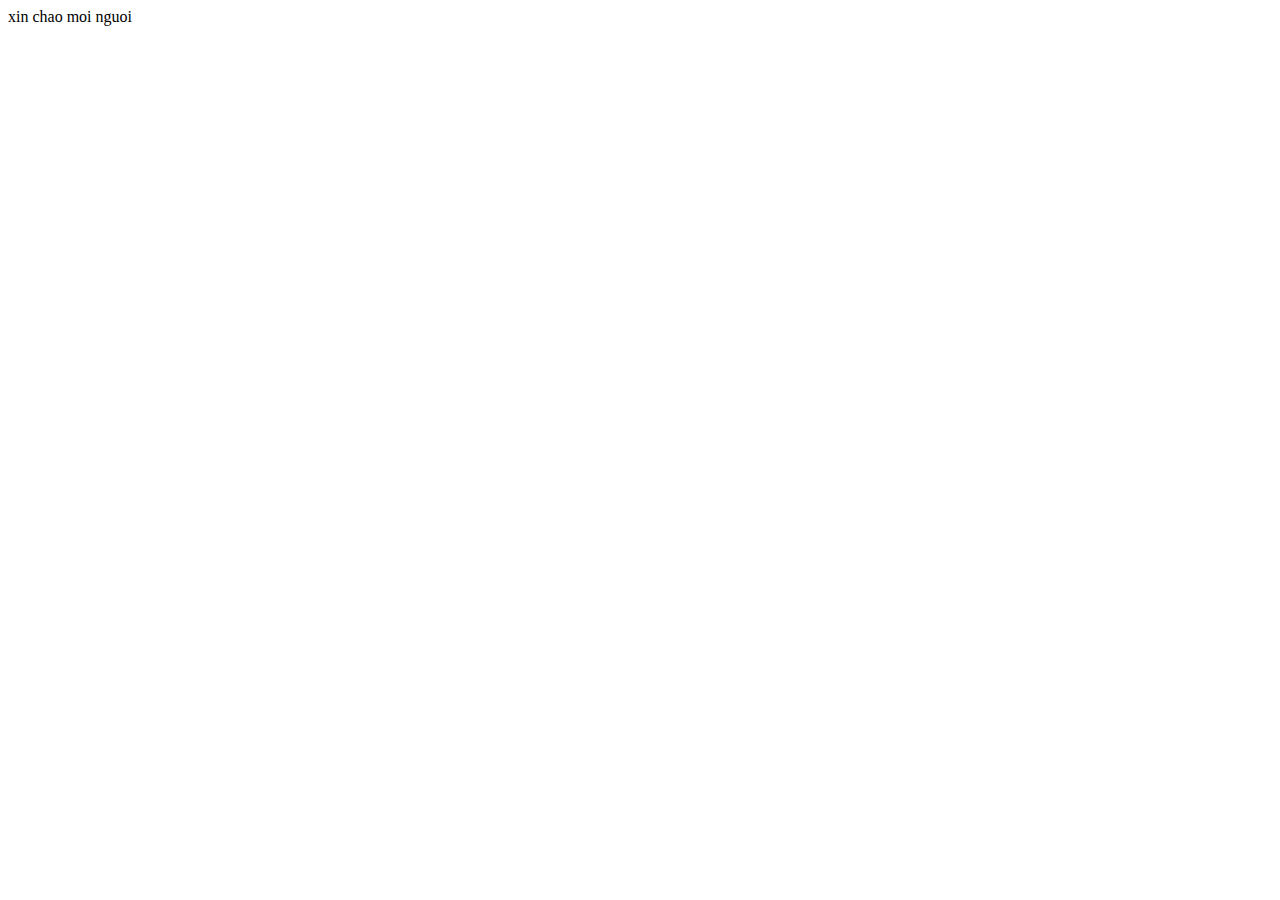
==== index.html @ 70772d5c "dm" ====
<!DOCTYPE html>
<html lang="en">
<head>
    <meta charset="UTF-8">
    <meta http-equiv="X-UA-Compatible" content="IE=edge">
    <meta name="viewport" content="width=device-width, initial-scale=1.0">
    <title>Document</title>
</head>
<body>
    xin chao moi nguoi
</body>
</html>
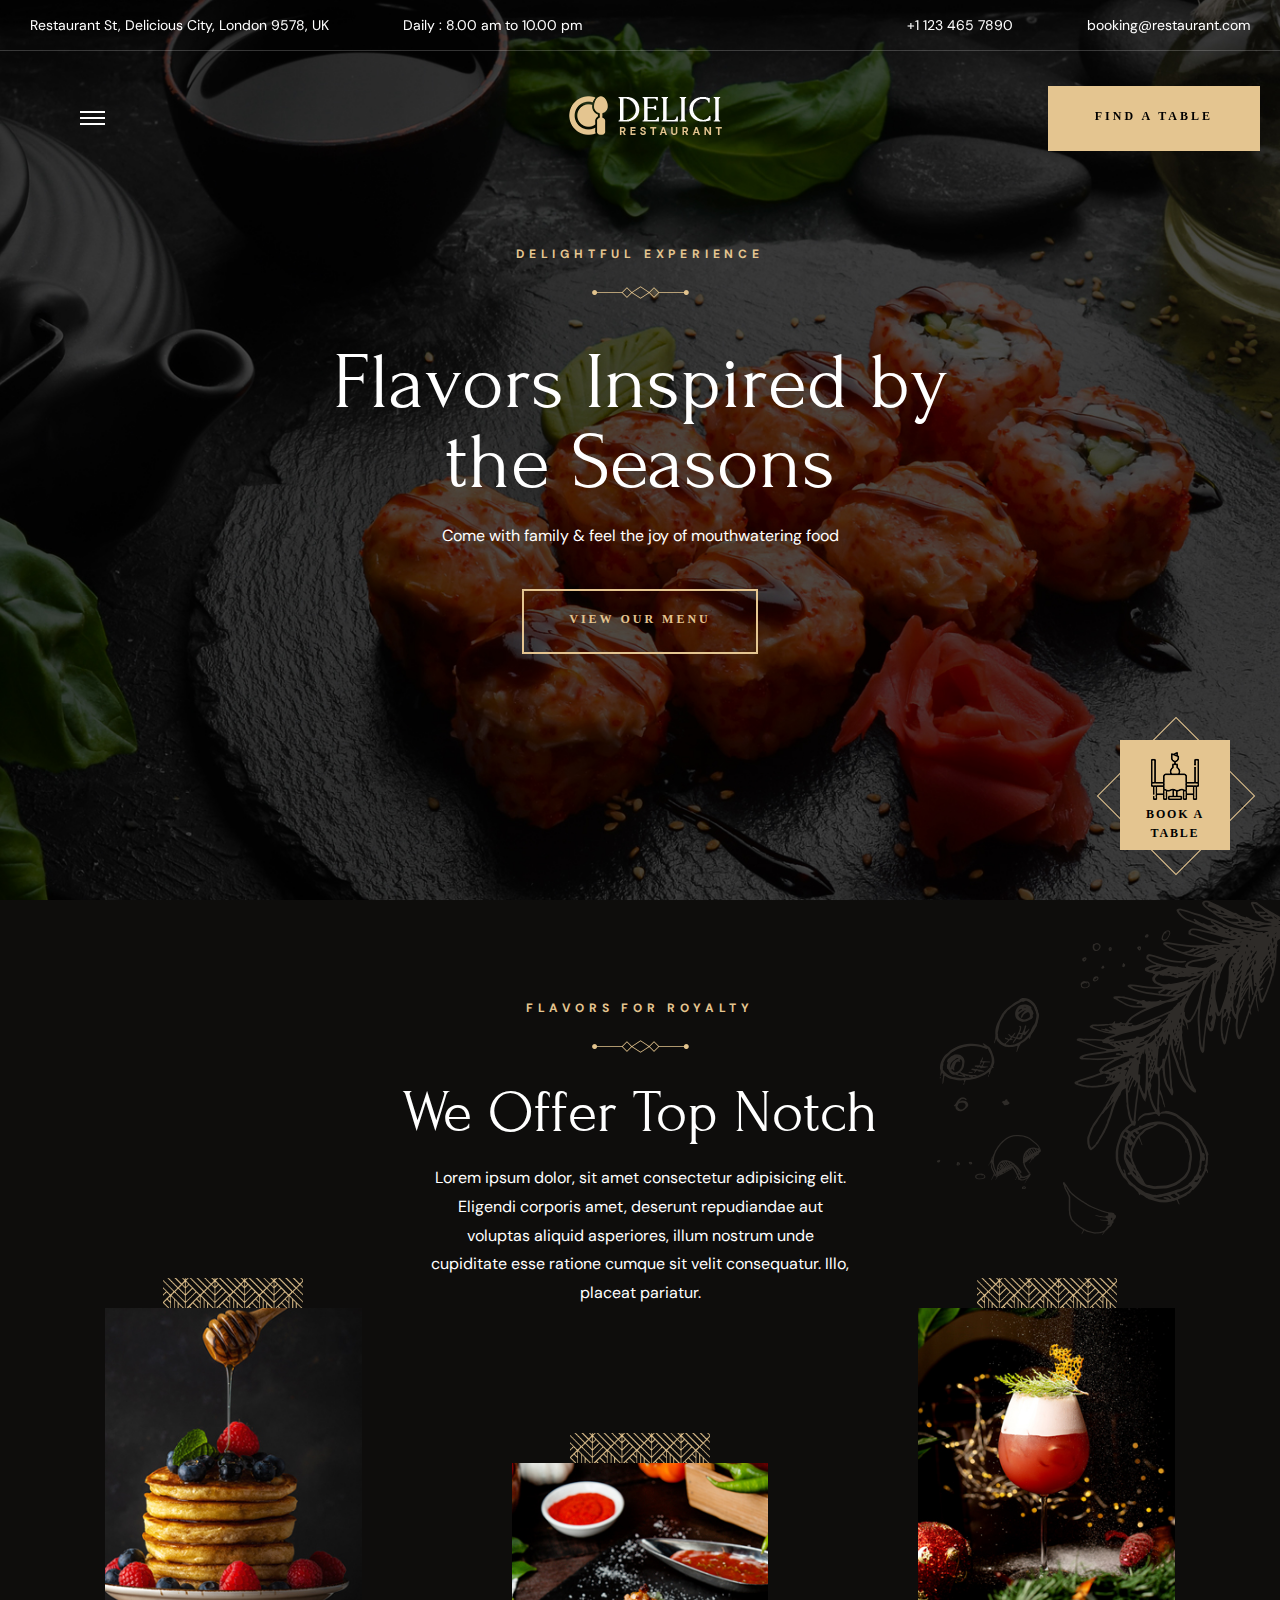
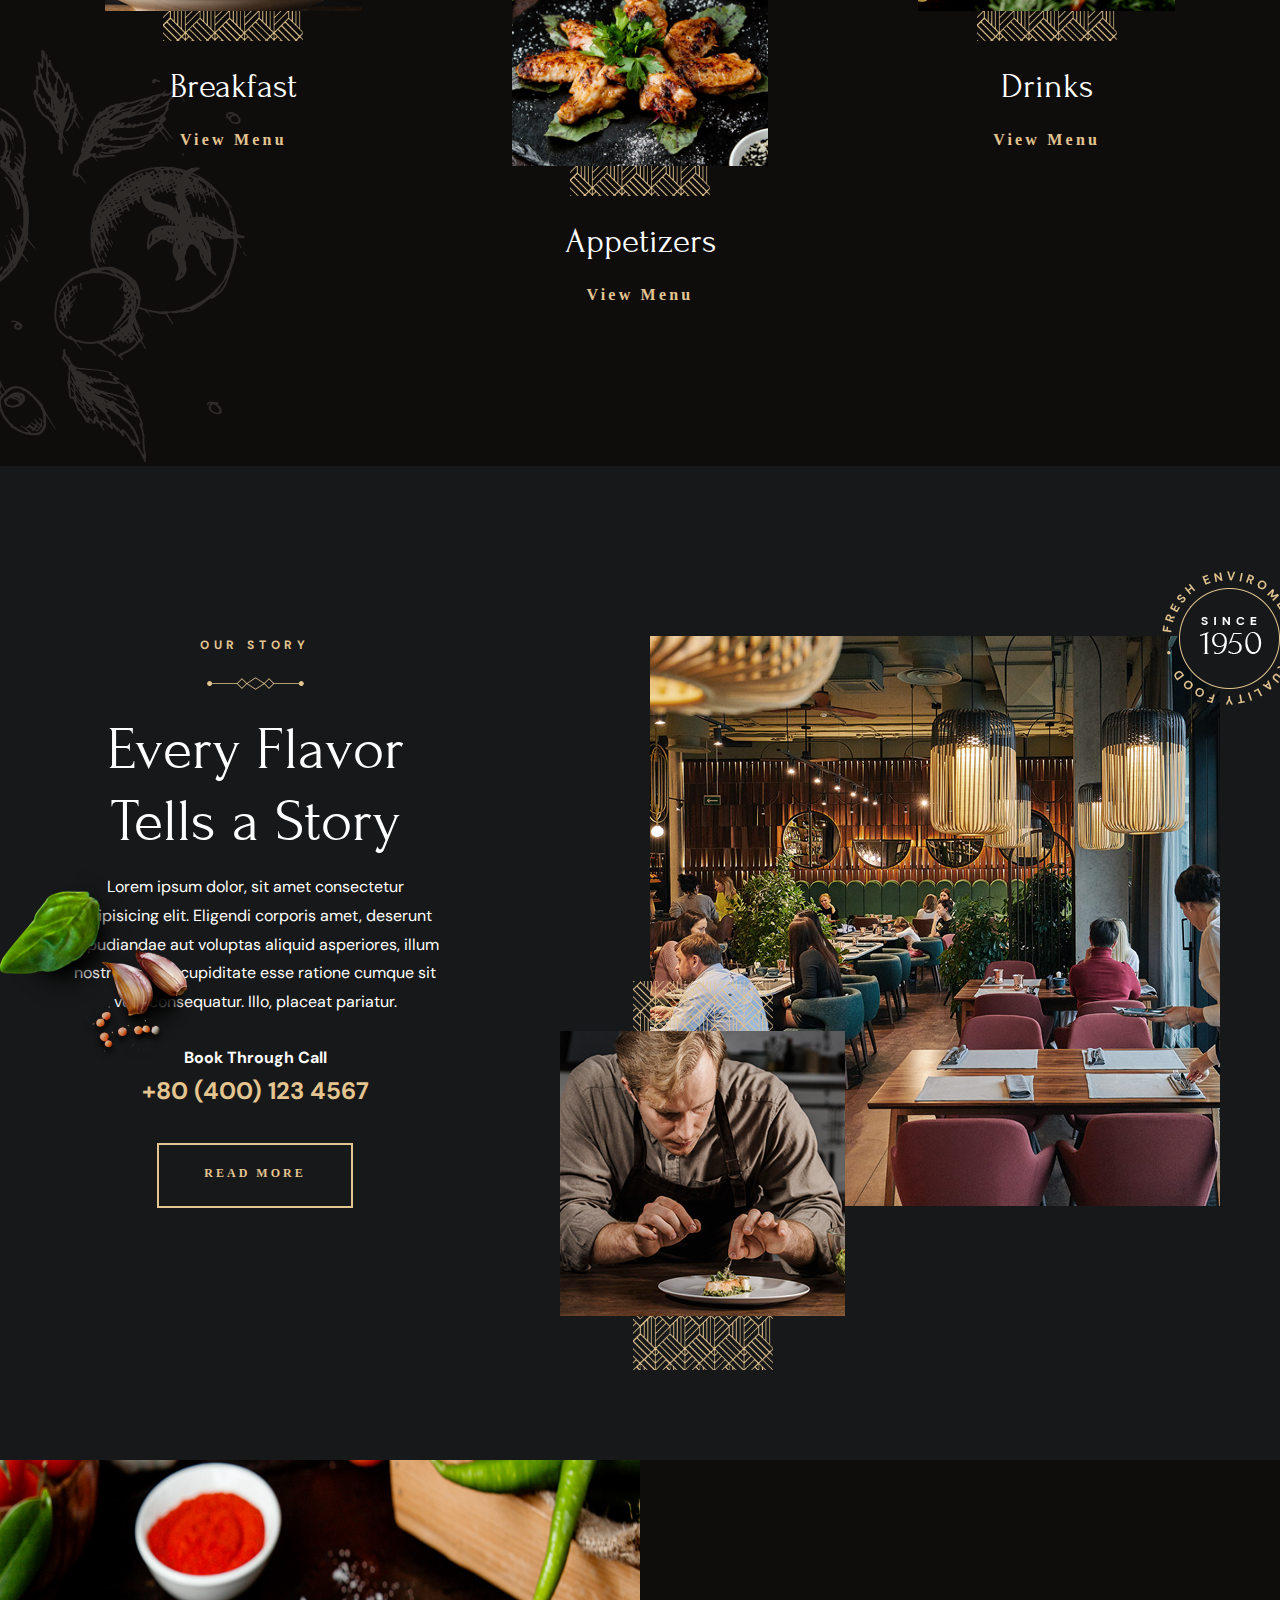
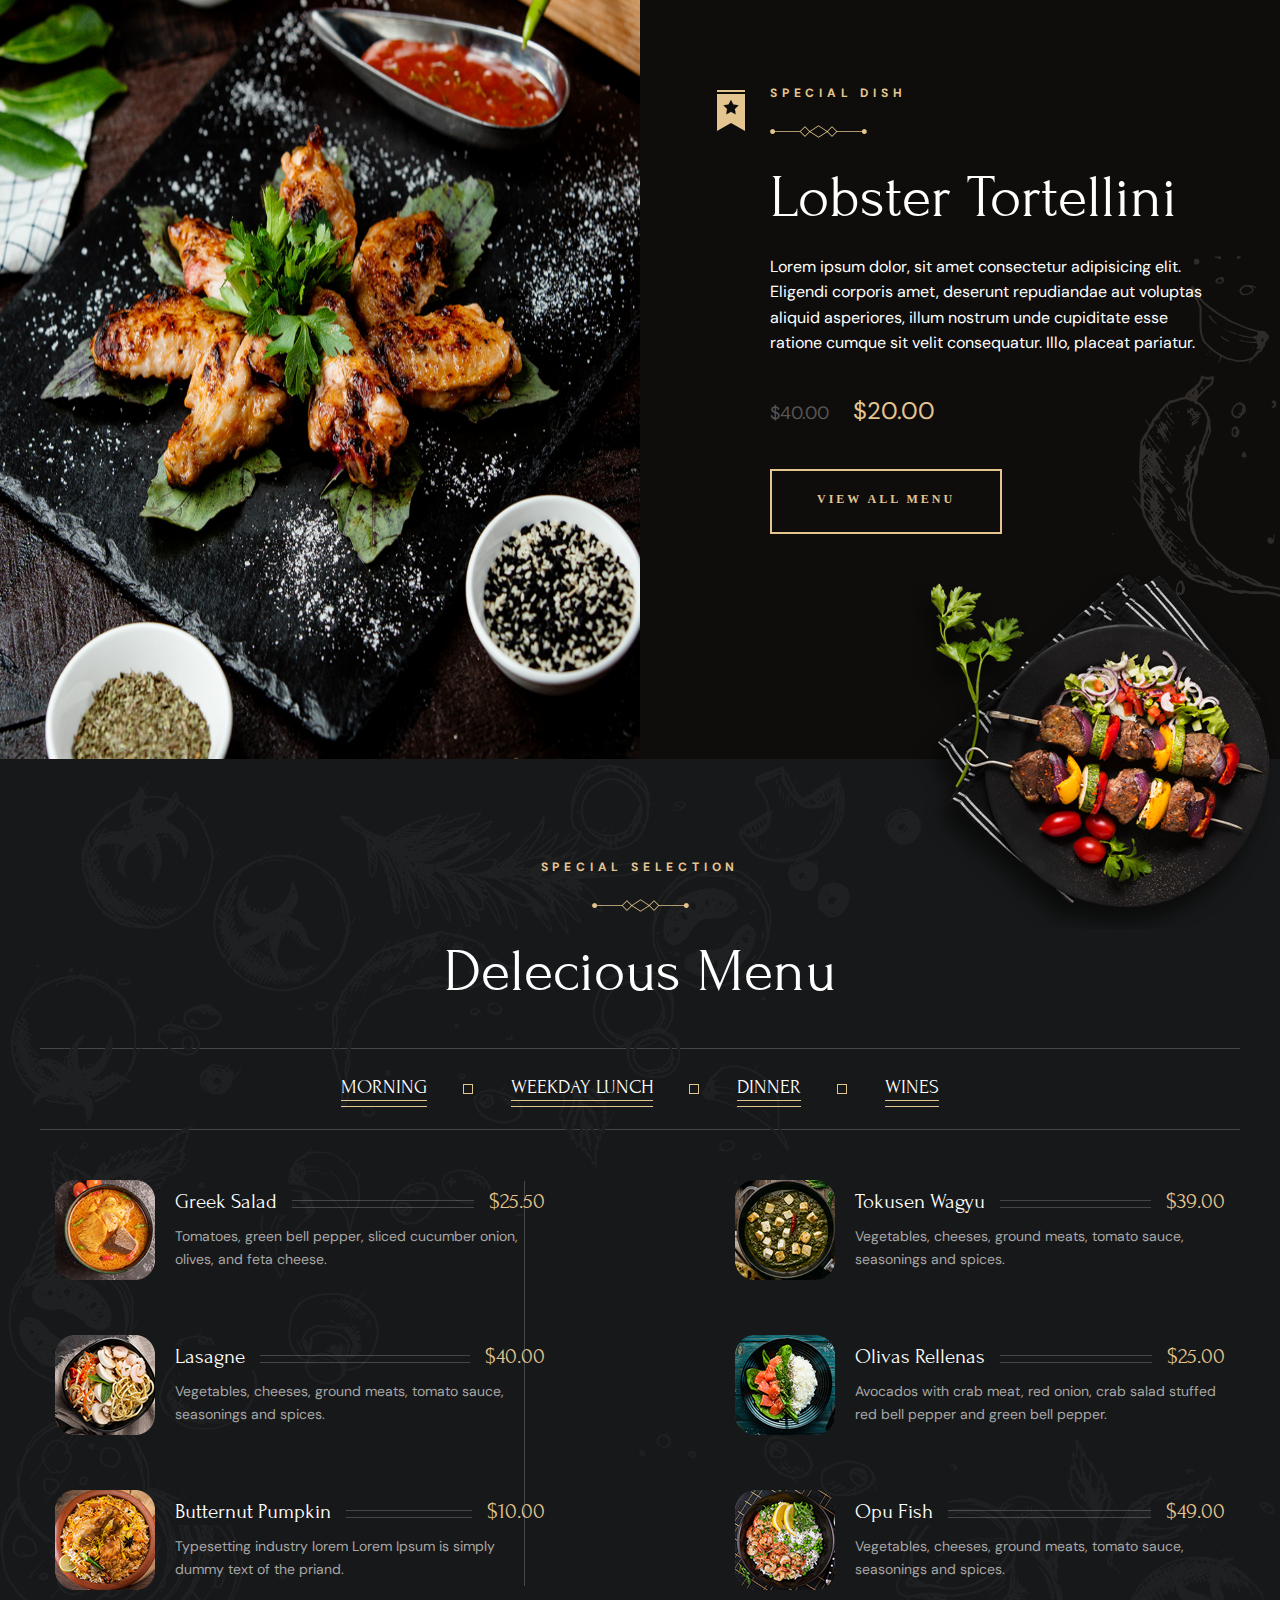
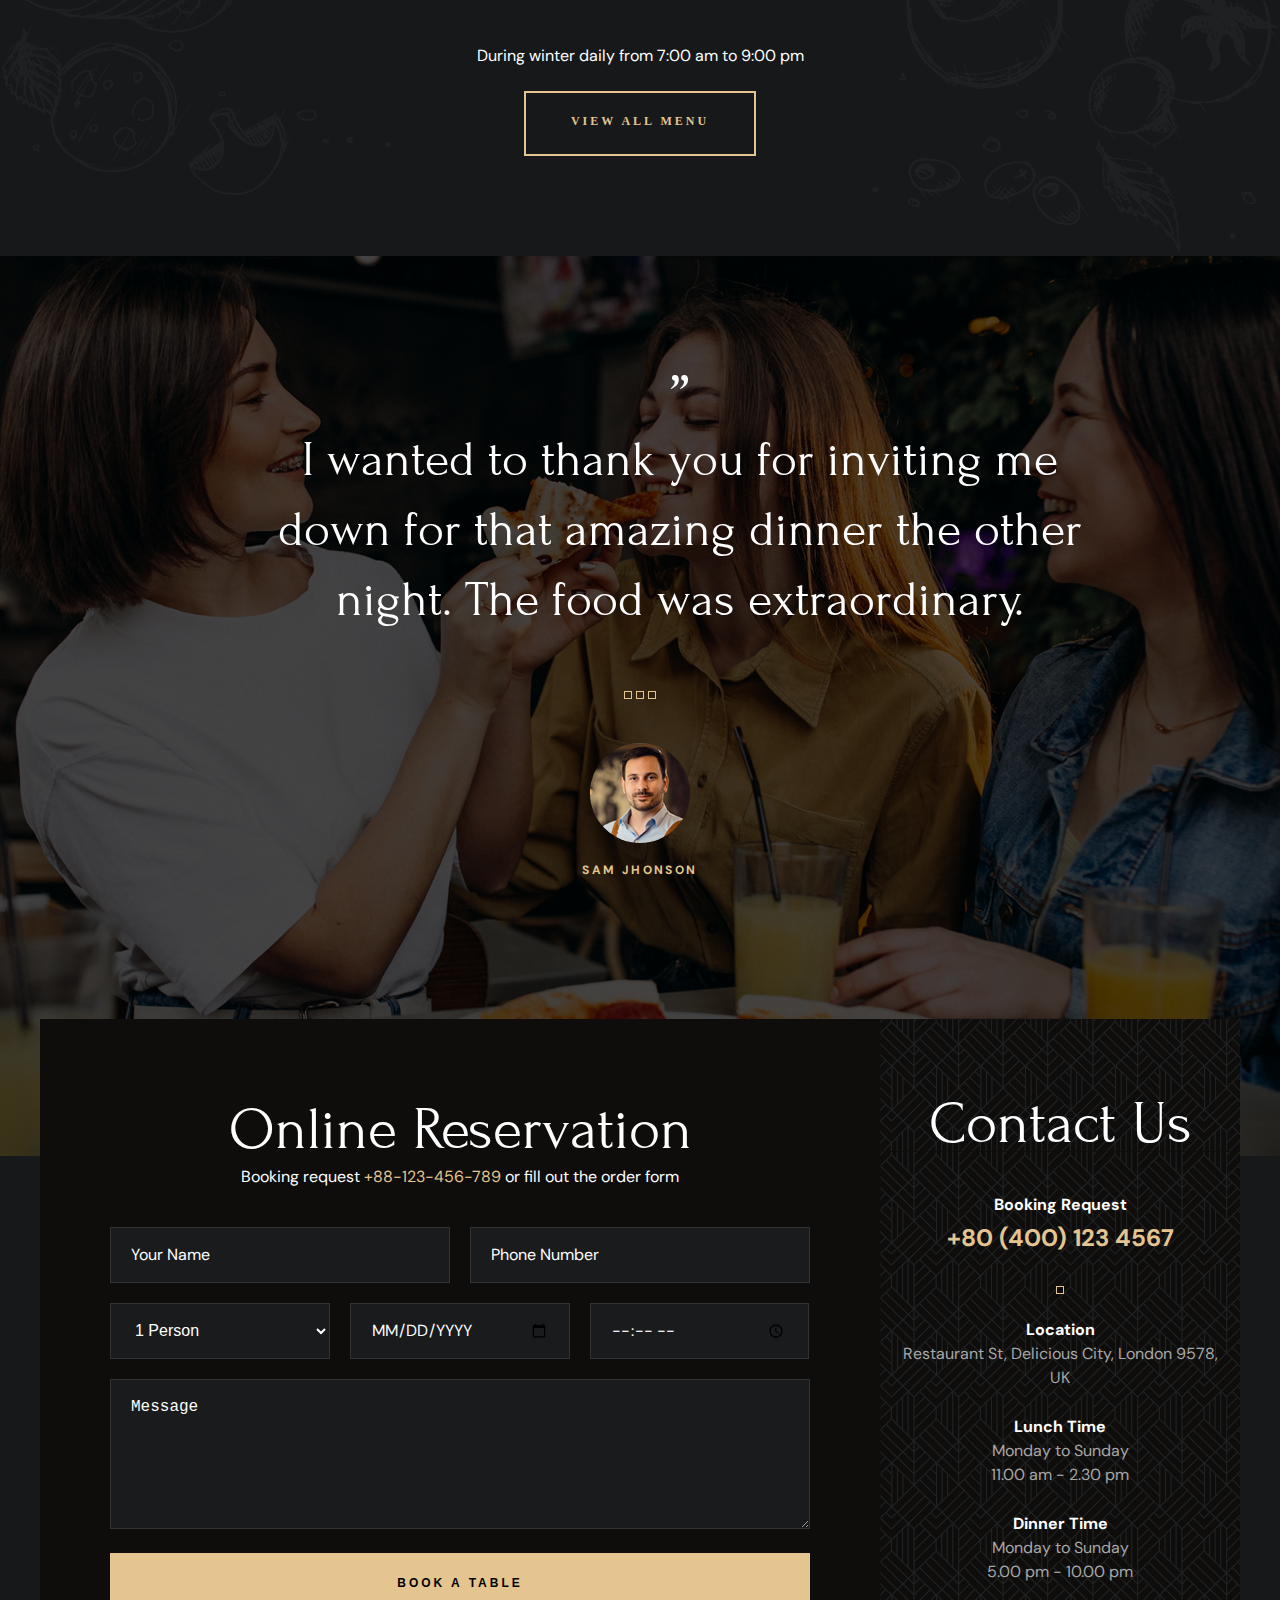
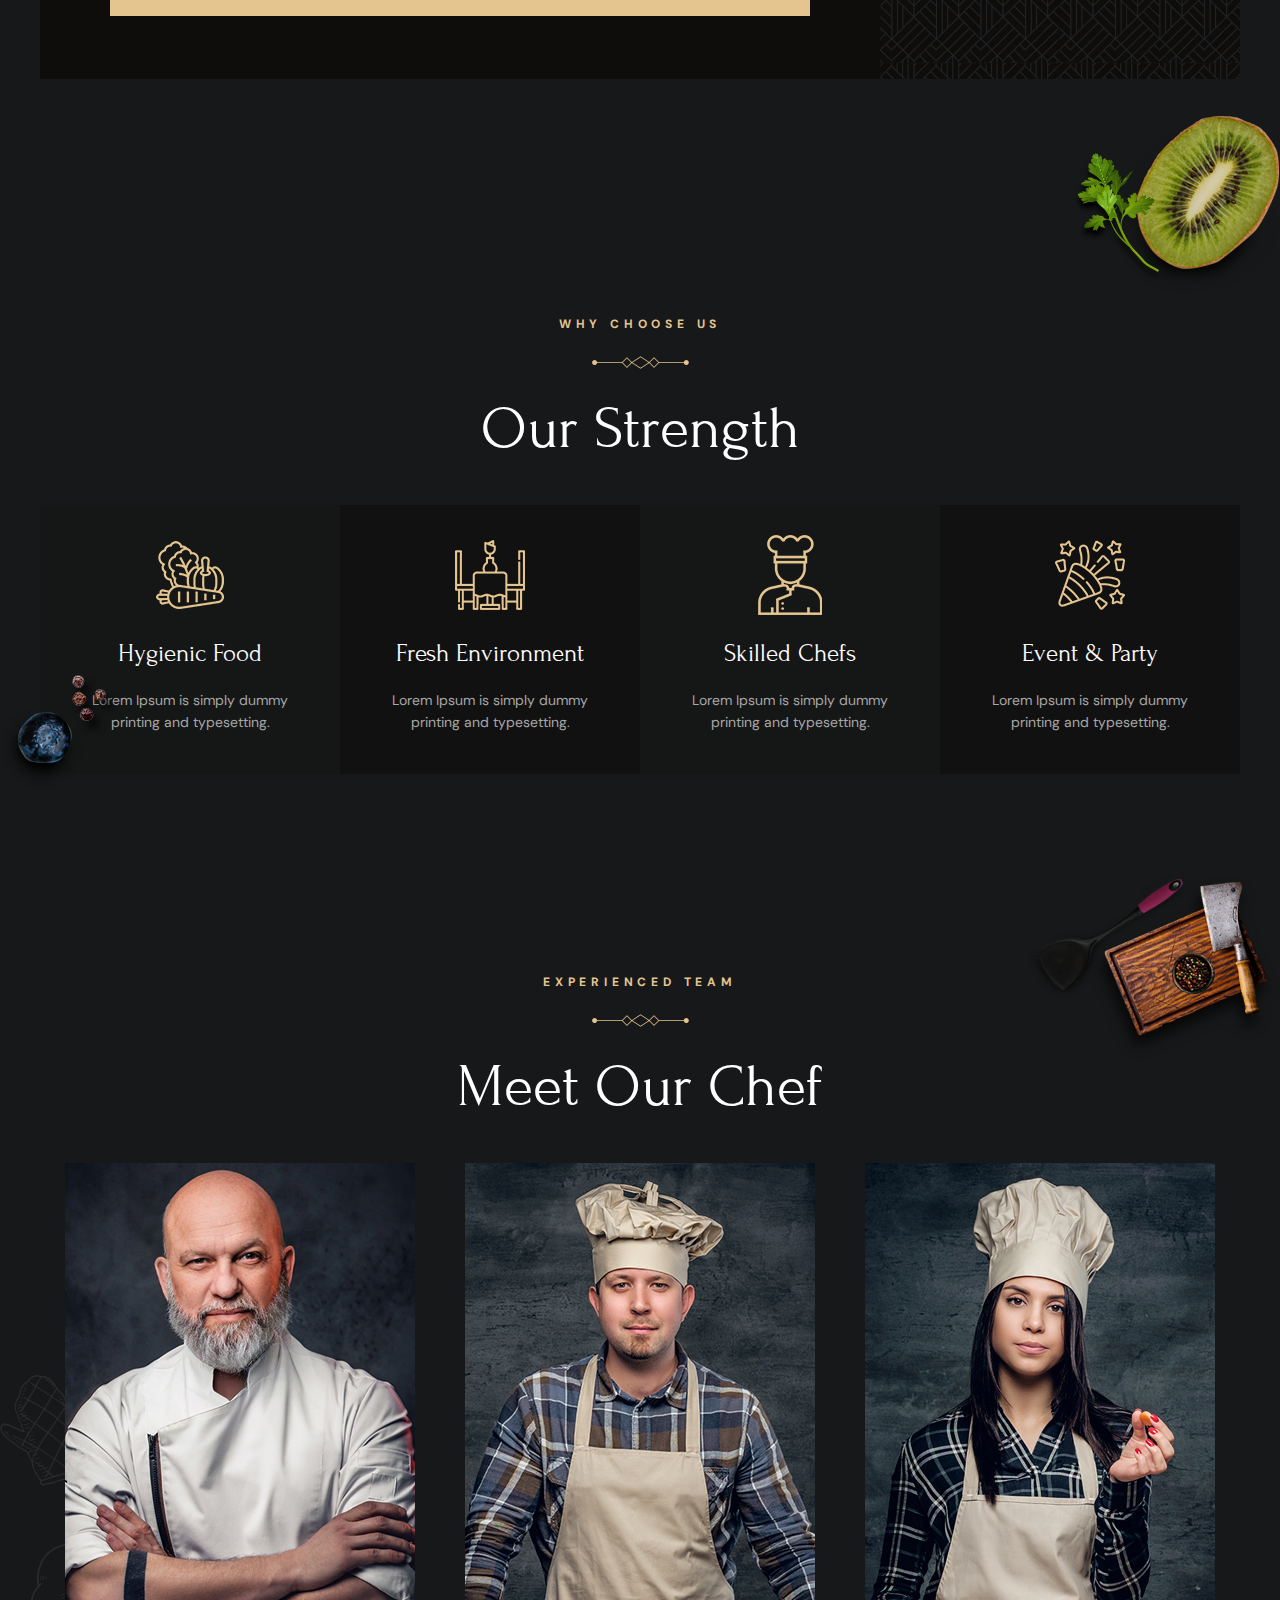
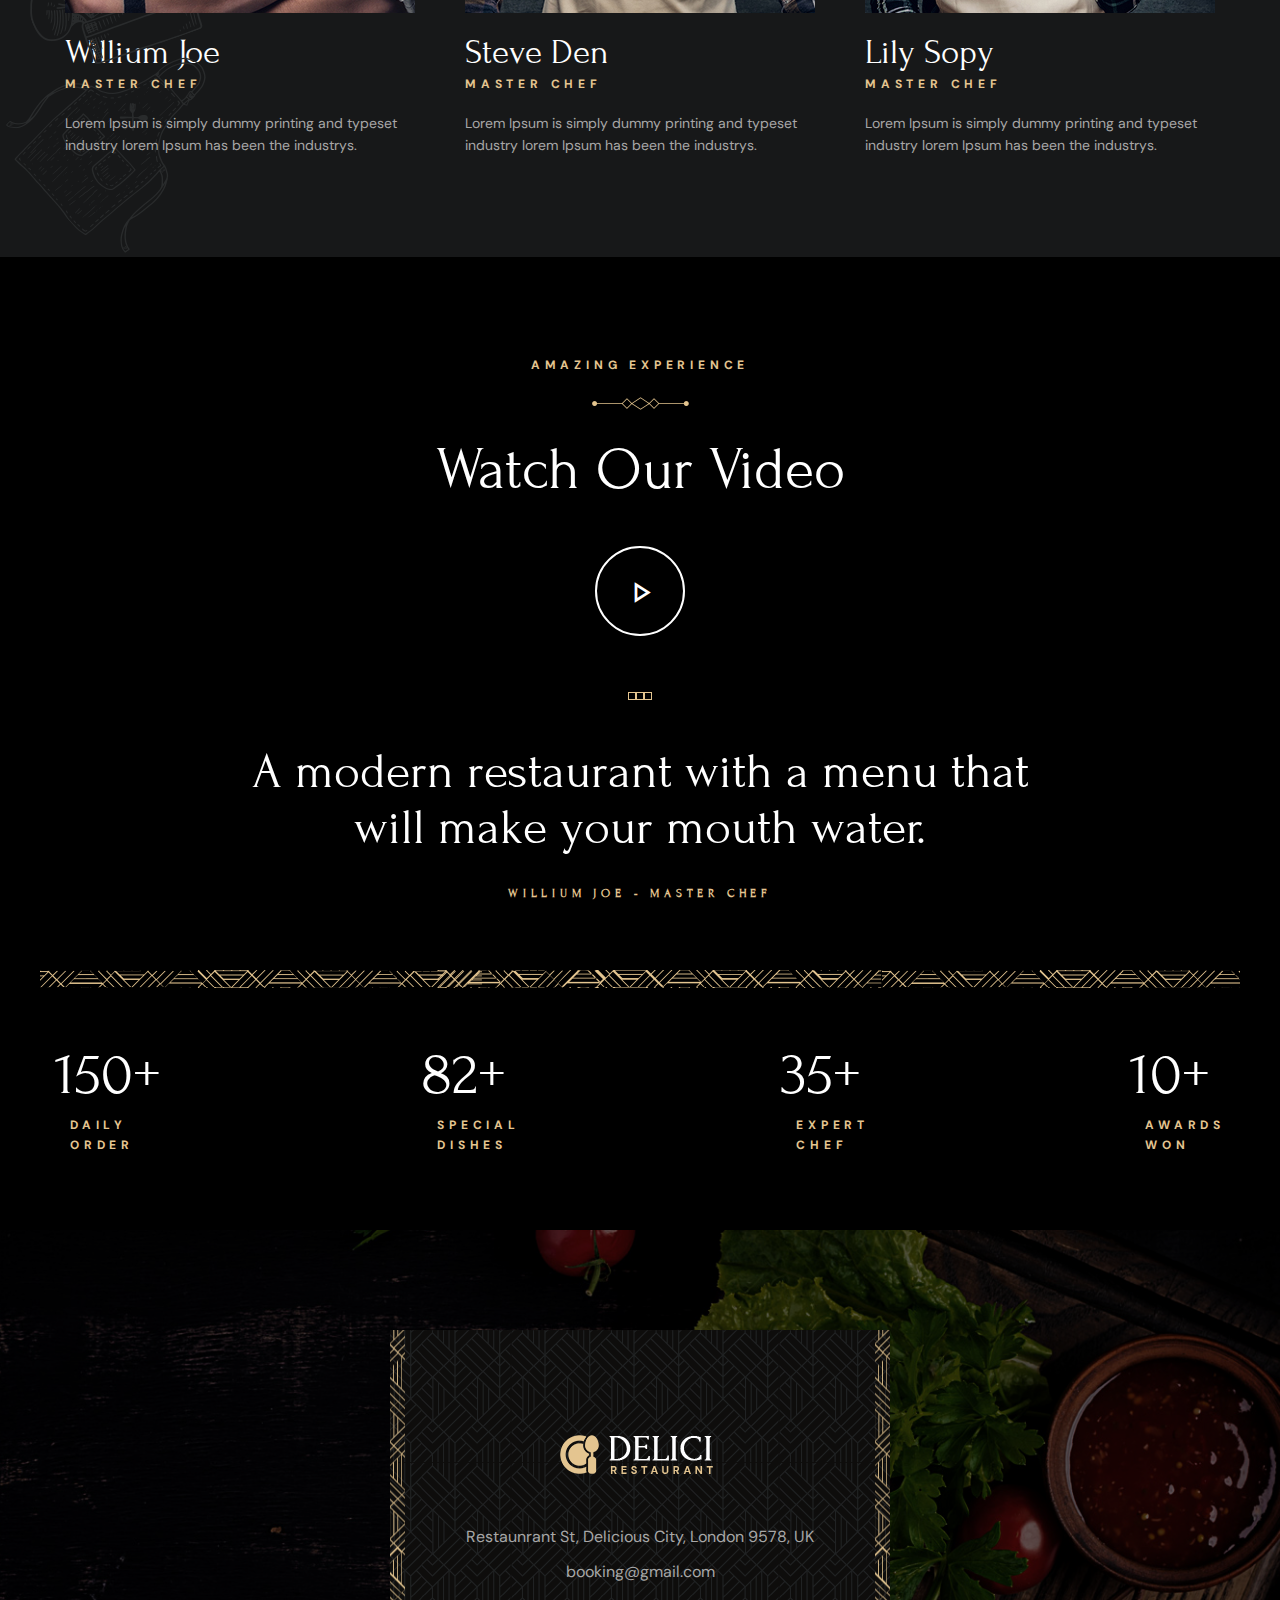
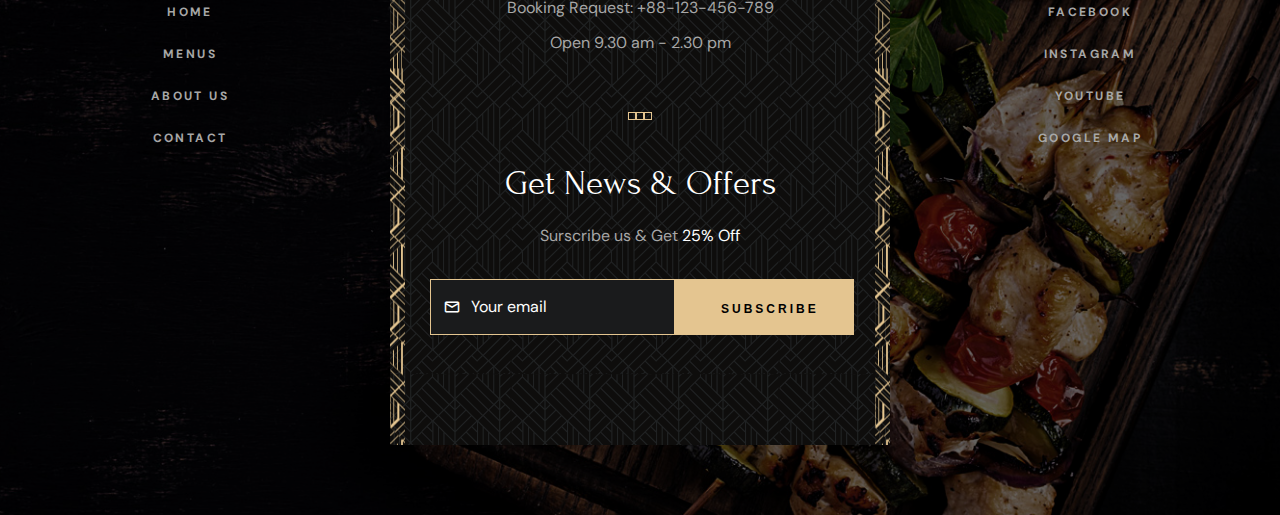
==== commit 4baaf1b8: "updatelast" ====
--- a/index.html
+++ b/index.html
@@ -4,9 +4,865 @@
     <meta charset="UTF-8">
     <meta http-equiv="X-UA-Compatible" content="IE=edge">
     <meta name="viewport" content="width=device-width, initial-scale=1.0">
-    <title>Document</title>
+    <link rel="stylesheet" href="./Assets/Css/Style.css">
+    <link rel="stylesheet" href="./Assets/Css/Variable.css">
+    <link href="https://fonts.googleapis.com/css2?family=DM+Sans&family=Forum&display=swap" rel="stylesheet">
+    <link href="https://fonts.googleapis.com/css2?family=Forum&display=swap" rel="stylesheet">
+    <link rel="stylesheet" href="https://fonts.googleapis.com/css2?family=Material+Symbols+Outlined:opsz,wght,FILL,GRAD@20..48,100..700,0..1,-50..200" />
+    <link rel="stylesheet" href="https://cdnjs.cloudflare.com/ajax/libs/font-awesome/4.7.0/css/font-awesome.min.css">
+    <title>Home</title>
 </head>
 <body>
-    xin chao moi nguoi
-</body>
+<header class="header">
+    <div class="header_top">
+        <div class="left">
+            <span class="icon_map">
+            Restaurant St, Delicious City, London 9578, UK
+            </span>
+            <span class="icon_clock">
+            Daily : 8.00 am to 10.00 pm               
+            </span>
+        </div>
+        <div class="right">
+            <span class="icon_telephone" href="+11234567890">
+            +1 123 465 7890
+            </span>
+            <span class="icon_mail" href="">
+            booking@restaurant.com 
+            </span>
+        </div>
+    </div>
+    <div class="header_bottom">
+                <div class="side_bar_menu">
+                    <div class="nav_menu">
+                        <button class="hidden_menu">
+                            <span class="hamburger">
+                            <span class="top_bun"></span>
+                            <span class="meat"></span>
+                            <span class="bottom_bun"></span>
+                            </span>
+                        </button>
+                    </div>
+                </div>
+                <div class="logo_box">
+                    <div class="logo">
+                    <a href="./home.html">
+                    <img src="../Assets/Picture/Logo-Restaurant.png" alt="DELICI Restaurant">
+                    </a>
+                    </div>
+                </div>
+                <div class="find_a_table">
+                    <a class="main_box" href="">
+                        <span class="button_wrap">
+                            <span class="text_one">FIND A TABLE</span>
+                            <span class="text_two">FIND A TABLE</span>
+                        </span>
+                    </a>
+            </div> 
+    </div>
+</header>
+<div class="menu_backdrop"></div>
+<div class="hidden_web">
+    <div class="hidden_inner">
+        <div class="close_icon">
+            <span class="material-symbols-outlined">close</span>
+        </div>
+        <div class="logo_box">
+            <div class="logo">
+            <a href="./home.html">
+            <img src="../Assets/Picture/Logo-Restaurant.png" alt="DELICI Restaurant">
+            </a>
+            </div>
+        </div>
+        <div class="hidden_list">
+            <ul>
+                <li>
+                    <a href="">HOME</a>
+                </li>
+                <li>
+                    <a href="">MENUS</a>
+                </li>
+                <li>
+                    <a href="">ABOUT US</a>
+                </li>
+                <li>
+                    <a href="">CONTACT</a>
+                </li>
+            </ul>
+        </div>
+        <h2> Visit Us</h2>
+        <ul class="info">
+            <li>
+                Restaunrant St, Delicious City
+                <br>
+                London 9578, UK
+            </li>
+            <li>Open 9.30 am - 2.30 pm</li>
+            <li>
+                <a href="">booking@gmail.com</a>
+            </li>
+        </ul>
+        <div class="container6_middle">
+            <span></span>
+        </div>
+        <div class="booking_info">
+            <div class="book_through_call">Booking Request</div>
+            <div class="book_number viewmenu">
+                <a  href="">+80 (400) 123 4567</a>
+            </div>
+        </div>
+    </div>
+</div>
+
+    <div class="container1">
+        <div class="container1_inner">
+            <div class="subtitle">
+                <span>
+                    DELIGHTFUL EXPERIENCE
+                </span>
+            </div>
+            <div class="symbol">
+                <img src="./Assets/Picture/symbol.png" alt="">
+            </div>
+            <div class="heading">
+                <h1>
+                    Flavors Inspired by
+                    <br>
+                    the Seasons
+                </h1>
+            </div>
+            <div class="text">
+                Come with family & feel the joy of mouthwatering food
+            </div>
+            <div class="view_our_menu">
+                <a class="alter_box" href="">
+                    <span class="button_wrap">
+                        <span class="text_one_alter">VIEW OUR MENU</span>
+                        <span class="text_two_alter">VIEW OUR MENU</span>
+                    </span>
+                </a>
+            </div>
+        </div>
+        <div class="book_a_table">
+            <a class="theme_bookatable" href="">
+                <span>
+                    <img src="./Assets/Picture/ImageDiv1/symbol2.png" alt="">
+                </span>
+                <span class="text_bookatable">BOOK A TABLE</span>
+            </a>
+        </div>
+    </div>
+
+    <div class="container2">
+        <div class="container2_left">
+            <img src="./Assets/Picture/imgDiv2/leftbottom.png" alt="icon">
+        </div>  
+        <div class="container2_right">
+            <img src="./Assets/Picture/imgDiv2/righttop.png" alt="">
+        </div>
+        <div class="container2_inner">
+            <div class="container2_top">
+                <div class="subtitle">
+                    <span>
+                    FLAVORS FOR ROYALTY
+                    </span>
+                </div>
+                <div class="symbol">
+                    <img src="./Assets/Picture/symbol.png" alt="">
+                </div>
+                <div class="heading">
+                    <h2>
+                    We Offer Top Notch
+                    </h2>
+                </div>
+                <div class="text">
+                    Lorem ipsum dolor, sit amet consectetur adipisicing elit. Eligendi corporis amet, deserunt repudiandae aut voluptas aliquid asperiores, illum nostrum unde cupiditate esse ratione cumque sit velit consequatur. Illo, placeat pariatur.
+                </div>
+            </div> 
+            <div class="menuDiv2">
+                <div class="menuDiv2-Breakfast">
+                    <div class="image_div2_drink">
+                        <a class="image_div2" href="./home.html">
+                            <img src="./Assets/Picture/imgDiv2/offer-image-1.c020474aea0ed9a09d2a.jpg" alt="Menu-Drinks">
+                        </a>
+                        <h3>
+                            <a href="./home.html">Breakfast</a>
+                        </h3>
+                        <div class="viewmenu">
+                            <a  href="./home.html">View Menu</a>
+                        </div>
+                    </div> 
+                </div>
+                <div class="menuDiv2-Appetizers">
+                    <div class="image_div2_drink">
+                        <a class="image_div2" href="./home.html">
+                            <img src="./Assets/Picture/imgDiv2/offer-image-2.d655d2ba6f4b2c6f7ac9.jpg" alt="Menu-Drinks">
+                        </a>
+                        <h3>
+                            <a href="./home.html">Appetizers</a>
+                        </h3>
+                        <div class="viewmenu">
+                            <a  href="./home.html">View Menu</a>
+                        </div>
+                    </div>
+                </div>
+                <div class="menuDiv2-Drinks">
+                    <div class="image_div2_drink">
+                        <a class="image_div2" href="./home.html">
+                            <img src="./Assets/Picture/imgDiv2/offer-image-3.2220579532c7ff25ef9c.jpg" alt="Menu-Drinks">
+                        </a>
+                        <h3>
+                            <a href="./home.html">Drinks</a>
+                        </h3>
+                        <div class="viewmenu">
+                            <a  href="./home.html">View Menu</a>
+                        </div>
+                    </div>
+                </div>
+            </div>  
+        </div>
+    </div>
+    <div class="container3">
+        <img class="leaf_onion" src="./Assets/Picture/imgDiv3/bg-3.b3be8b2e8a3d049196ab.png">
+        <div class="container3_inner">
+            <div class="container3_left">
+                <div class="subtitle">
+                    <span>
+                    OUR STORY
+                    </span>
+                </div>
+                <div class="symbol">
+                    <img src="./Assets/Picture/symbol.png" alt="">
+                </div>
+                <div class="heading">
+                    <h2>
+                    Every Flavor Tells a Story
+                    </h2>
+                </div>
+                <div class="text">
+                    Lorem ipsum dolor, sit amet consectetur adipisicing elit. Eligendi corporis amet, deserunt repudiandae aut voluptas aliquid asperiores, illum nostrum unde cupiditate esse ratione cumque sit velit consequatur. Illo, placeat pariatur.
+                </div>
+
+                <div class="booking_info">
+                    <div class="book_through_call">Book Through Call</div>
+                    <div class="book_number viewmenu">
+                        <a  href="">+80 (400) 123 4567</a>
+                    </div>
+                    <div class="read_more">
+                        <a class="alter_box" href="">
+                            <span class="button_wrap">
+                                <span class="text_one_alter">READ MORE</span>
+                                <span class="text_two_alter">READ MORE</span>
+                            </span>
+                        </a>
+                    </div>
+                </div>
+            </div>
+            <div class="container3_right">
+                <div class="round_stamp">
+                    <img src="./Assets/Picture/imgDiv3/download.png" alt="">
+                </div>
+                <div class="twopicture">
+                    <img class="pic1" src="./Assets/Picture/imgDiv3/image-1.661483ecb5620eb91605.jpg" alt="">
+                    <div class="pic2">
+                        <img src="./Assets/Picture/imgDiv3/image-2.1561d09bd2af250694ab.jpg" alt="">
+                    </div>
+                </div>
+            </div>
+        </div>
+    </div>
+    <div class="container4">
+        <div class="container4_picture">
+            <img src="./Assets/Picture/Imgdiv4/bg-4.1919f4a0eda1ea89c32f.png" alt="">
+        </div>
+        <img class="pic3" src="./Assets/Picture/Imgdiv4/image-3.231c7c2566e54a4f4df4.png" alt="">
+        <div class="container4_inner">
+            <div class="container4_left">
+                <img src="./Assets/Picture/Imgdiv4/image-1.1ff31b0de9d1fa7568ce.jpg" alt="">
+            </div>
+            <div class="container4_right">
+                <div class="container4_info">
+                    <div class="icondiv4">
+                        <img src="./Assets/Picture/Imgdiv4/symboldiv4.png" alt="">
+                    </div>
+                    <div class="subtitle">
+                        <span>
+                        SPECIAL DISH
+                        </span>
+                    </div>
+                    <div class="symbol">
+                        <img src="./Assets/Picture/symbol.png" alt="">
+                    </div>
+                    <div class="heading">
+                        <h2>
+                        Lobster Tortellini
+                        </h2>
+                    </div>
+                    <div class="text">
+                        Lorem ipsum dolor, sit amet consectetur adipisicing elit. Eligendi corporis amet, deserunt repudiandae aut voluptas aliquid asperiores, illum nostrum unde cupiditate esse ratione cumque sit velit consequatur. Illo, placeat pariatur.
+                    </div>
+                    <div class="price">
+                        <span class="old">$40.00</span>
+                        <span class="new">$20.00</span>
+                    </div>
+                    <div class="view_all_menu">
+                        <a class="alter_box" href="">
+                            <span class="button_wrap">
+                                <span class="text_one_alter">VIEW ALL MENU</span>
+                                <span class="text_two_alter">VIEW ALL MENU</span>
+                            </span>
+                        </a>
+                    </div>
+                </div>
+            </div>
+        </div>
+    </div>
+    <div class="container5">
+        <div class="container5_left">
+            <img src="./Assets/Picture/ImgDiv5/bg-5.aada0ae02d8a7acdeaf7.png" alt="">
+        </div>
+        <div class="container5_right">
+            <img src="./Assets/Picture/ImgDiv5/bg-6.c1e0ae1fefd7dd68d5c6.png" alt="">
+        </div>
+        <div class="container5_inner">
+            <div class="container5_top">
+                <div class="subtitle">
+                    <span>
+                    SPECIAL SELECTION
+                    </span>
+                </div>
+                <div class="symbol">
+                    <img src="./Assets/Picture/symbol.png" alt="">
+                </div>
+                <div class="heading">
+                    <h2>
+                    Delecious Menu
+                    </h2>   
+                </div>
+            </div>
+            <div class="container5_bottom">
+                <div class="container5_schedule">
+                    <div class="timetable">MORNING</div>
+                    <div class="timetable">WEEKDAY LUNCH</div>
+                    <div class="timetable">DINNER</div>
+                    <div class="timetable">WINES</div>
+                </div>
+                <div class="container5_menu">
+                    <div class="container5_menuleft">
+                        <div class="dish">
+                            <div class="dish_img">
+                                <img src="./Assets/Picture/ImgDiv5/GreekSalad.png" alt="">
+                            </div>
+                            <div class="dish_title">
+                                <div class="DT"><h5>Greek Salad</h5></div>
+                                <div class="PRICE"><span>$25.50</span></div>
+                            </div>
+                            <div class="dish_text">
+                                Tomatoes, green bell pepper, sliced cucumber onion, olives, and feta cheese.
+                            </div>
+                        </div>
+                        <div class="dish">
+                            <div class="dish_img">
+                                <img src="./Assets/Picture/ImgDiv5/Lagsane.png" alt="">
+                            </div>
+                            <div class="dish_title">
+                                <div class="DT"><h5>Lasagne</h5></div>
+                                <div class="PRICE"><span>$40.00</span></div>
+                            </div>
+                            <div class="dish_text">
+                                Vegetables, cheeses, ground meats, tomato sauce, seasonings and spices.                            
+                            </div>
+                        </div>
+                        <div class="dish">
+                            <div class="dish_img">
+                                <img src="./Assets/Picture/ImgDiv5/Butternut.png" alt="">
+                            </div>
+                            <div class="dish_title">
+                                <div class="DT"><h5>Butternut Pumpkin</h5></div>
+                                <div class="PRICE"><span>$10.00</span></div>
+                            </div>
+                            <div class="dish_text">
+                                Typesetting industry lorem Lorem Ipsum is simply dummy text of the priand.                            
+                            </div>
+                        </div>
+                    </div>
+                    <div class="container5_menuright">
+                        <div class="dish">
+                            <div class="dish_img">
+                                <img src="./Assets/Picture/ImgDiv5/Tofu.png" alt="">
+                            </div>
+                            <div class="dish_title">
+                                <div class="DT"><h5>Tokusen Wagyu</h5></div>
+                                <div class="PRICE"><span>$39.00</span></div>
+                            </div>
+                            <div class="dish_text">
+                                Vegetables, cheeses, ground meats, tomato sauce, seasonings and spices.                            
+                            </div>
+                        </div>
+                        <div class="dish">
+                            <div class="dish_img">
+                                <img src="./Assets/Picture/ImgDiv5/Olivina.png" alt="">
+                            </div>
+                            <div class="dish_title">
+                                <div class="DT"><h5>Olivas Rellenas</h5></div>
+                                <div class="PRICE"><span>$25.00</span></div>
+                            </div>
+                            <div class="dish_text">
+                                Avocados with crab meat, red onion, crab salad stuffed red bell pepper and  green bell pepper.                            
+                            </div>
+                        </div>
+                        <div class="dish">
+                            <div class="dish_img">
+                                <img src="./Assets/Picture/ImgDiv5/Fish.png" alt="">
+                            </div>
+                            <div class="dish_title">
+                                <div class="DT"><h5>Opu Fish</h5></div>
+                                <div class="PRICE"><span>$49.00</span></div>
+                            </div>
+                            <div class="dish_text">
+                                Vegetables, cheeses, ground meats, tomato sauce, seasonings and spices.                           
+                            </div>
+                            </div>
+                        </div>
+                    </div>
+                    </div>
+                    </div>
+                <div class="container5_open">
+                    <div class="open_time">
+                        During winter daily from 
+                        <span class="color">7:00 am</span>
+                        to 
+                        <span class="color">9:00 pm</span>
+                    </div>
+                    <div class="view_all_menu">
+                        <a class="alter_box" href="">
+                            <span class="button_wrap">
+                                <span class="text_one_alter">VIEW ALL MENU</span>
+                                <span class="text_two_alter">VIEW ALL MENU</span>
+                            </span>
+                        </a>
+                    </div>
+                </div>
+                </div>
+            </div>
+        </div>
+    </div>
+    <div class="container6">
+        <div class="container6_img" style="background-image: url('./Assets/Picture/ImgDiv6/image-2.a39c46e803cccd321e96.jpg');"></div>
+        <div class="container6_inner">
+            <div class="container6_top">
+                <div class="quote">”</div>
+                <div class="quote_text">
+                    I wanted to thank you for inviting me down for that amazing dinner the other night. The food was extraordinary.
+                </div>
+            </div>
+            <div class="container6_middle">
+                <span></span>
+                <span></span>
+                <span></span>
+            </div>
+            <div class="container6_bottom">
+                <div class="container6_avatar">
+                    <img src="./Assets/Picture/ImgDiv6/author-thumb-1.aab523c54dd89962db1f.jpg" alt="">
+                    <div class="author">SAM JHONSON</div>
+                </div>
+            </div>
+        </div>
+    </div>
+    <div class="container7">
+        <div class="container7_inner">
+            <div class="container7_left">
+                <div class="container7_left_top">
+                    <h2>Online Reservation</h2>
+                    <div>
+                        Booking request
+                        <a href="">+88-123-456-789</a>
+                        or fill out the order form
+                    </div>
+                </div>
+                <div class="container7_left_bottom">
+                    <form>
+                        <div class="container7_form">
+                            <div class="form_1">
+                            <div class="form_group7">
+                                <input type="text" placeholder="Your Name" id="text">
+                            </div>
+                            <div class="form_group7">
+                                <input type="text" placeholder="Phone Number" id="number">
+                            </div>
+                            </div>
+                            <div class="form_2">
+                            <div class="form_group7">
+                                <span class="person_icon"></span>
+                                <select class="person">
+                                    <option>1 Person</option>
+                                    <option>2 Person</option>
+                                    <option>3 Person</option>
+                                    <option>4 Person</option>
+                                    <option>5 person</option>
+                                    <option>6 Person</option>
+                                    <option>7 Person</option>
+                                </select>
+                            </div>
+                            <div class="form_group7">
+                                <input type="date" style="text-transform: uppercase;" id="date">
+                            </div>
+                            <div class="form_group7">
+                                <input type="time" id="time" >
+                            </div>
+                            </div>
+                            <div class="form_group7" >
+                                <textarea placeholder="Message" cols="30" rows="10" style="height: 150px;" id="message"></textarea>
+                            </div>
+                            <div class="form_group7">
+                                <button type="submit" class="main_box" style="width: 100%;">
+                                    <span class="button_wrap">
+                                        <span class="text_one">BOOK A TABLE</span>
+                                        <span class="text_two">BOOK A TABLE</span>
+                                    </span>
+                                </button>
+                            </div>
+                        </div>
+                    </form>
+                </div>
+            </div>
+            <div class="container7_right">
+                <div class="heading">
+                    <h2>Contact Us</h2>
+                </div>
+                <div class="booking_info">
+                    <div class="book_through_call">Booking Request</div>
+                    <div class="book_number viewmenu">
+                        <a  href="">+80 (400) 123 4567</a>
+                    </div>
+                </div>
+                <div class="container6_middle">
+                    <span></span>
+                </div>
+                <ul>
+                    <li>
+                        <strong>Location</strong>
+                        <br>
+                        Restaurant St, Delicious City, London 9578, UK 
+                    </li>
+                    <li>
+                        <strong>Lunch Time</strong>
+                        <br>
+                        Monday to Sunday
+                        <br>
+                        11.00 am - 2.30 pm
+                    </li>
+                    <li>
+                        <strong>Dinner Time</strong>
+                        <br>
+                        Monday to Sunday
+                        <br>
+                        5.00 pm - 10.00 pm
+                    </li>
+                </ul>
+            </div>
+        </div>
+    </div>
+    <div class="container8">
+        <div class="container8_left">
+            <img src="./Assets/Picture/imgdiv8/bg-8.11bc61489e11b03a92c1.png" alt="">
+        </div>
+        <div class="container8_right">
+            <img src="./Assets/Picture/imgdiv8/bg-7.b534b54c0ed20ec92dcf.png" alt="">
+        </div>
+        <div class="container8_inner">
+            <div class="container8_top">
+                <div class="subtitle">
+                    <span>
+                    WHY CHOOSE US
+                    </span>
+                </div>
+                <div class="symbol">
+                    <img src="./Assets/Picture/symbol.png" alt="">
+                </div>
+                <div class="heading">
+                    <h2>
+                    Our Strength
+                    </h2>   
+                </div>
+            </div>
+            <div class="container8_bottom">
+                <div class="container8_box1">
+                    <div class="container8_icon">
+                        <img src="./Assets/Picture/imgdiv8/box1.png" alt="">
+                    </div>
+                    <h4>Hygienic Food</h4>
+                    <div class="text">
+                        Lorem Ipsum is simply dummy printing and typesetting.
+                    </div>
+                </div>
+                <div class="container8_box2">
+                    <div class="container8_icon">
+                        <img src="./Assets/Picture/imgdiv8/box2.png" alt="">
+                    </div>
+                    <h4>Fresh Environment</h4>
+                    <div class="text">
+                        Lorem Ipsum is simply dummy printing and typesetting.
+                    </div>
+                </div>
+                <div class="container8_box1">
+                    <div class="container8_icon">
+                        <img src="./Assets/Picture/imgdiv8/box3.png" alt="">
+                    </div>
+                    <h4>Skilled Chefs</h4>
+                    <div class="text">
+                        Lorem Ipsum is simply dummy printing and typesetting.
+                    </div>
+                </div>
+                <div class="container8_box2">
+                    <div class="container8_icon">
+                        <img src="./Assets/Picture/imgdiv8/box4.png" alt="">
+                    </div>
+                    <h4>Event & Party</h4>
+                    <div class="text">
+                        Lorem Ipsum is simply dummy printing and typesetting.
+                    </div>
+                </div>
+            </div>
+        </div>
+    </div>
+    <div class="container9">
+        <div class="container9_left">
+            <img src="./Assets/Picture/imgdiv9/bg-21.efeb7171dccd47a0f306.png" alt="">
+        </div>
+        <div class="container9_right">
+            <img src="./Assets/Picture/imgdiv9/bg-9.8b309506e9fcec931806.png" alt="">
+        </div>
+        <div class="container9_inner">
+            <div class="container9_top">
+                <div class="subtitle">
+                    <span>
+                    EXPERIENCED TEAM
+                    </span>
+                </div>
+                <div class="symbol">
+                    <img src="./Assets/Picture/symbol.png" alt="">
+                </div>
+                <div class="heading">
+                    <h2>
+                    Meet Our Chef
+                    </h2>   
+                </div>
+            </div>
+            <div class="container9_bottom">
+                <div class="container9_chef">
+                    <div class="container9_img">
+                        <img src="./Assets/Picture/imgdiv9/chef1.jpg" alt="">
+                        <div class="hidden_effect">
+                            <div class="hidden_effect_inner">
+                                <ul class="social_box">
+                                    <li>
+                                        <a href="#" class="fa fa-facebook"></a>
+                                    </li>
+                                    <li>
+                                        <a href="#" class="fa fa-twitter"></a>
+                                    </li>
+                                    <li>
+                                        <a href="#" class="fa fa-linkedin"></a>
+                                    </li>
+                                </ul>
+                            </div>
+                        </div>
+                    </div>
+                    <h3>
+                        Willium Joe
+                    </h3>
+                    <span>Master Chef</span>
+                    <div class="text">
+                        Lorem Ipsum is simply dummy printing and typeset industry lorem Ipsum has been the industrys.
+                    </div>
+                </div>
+                <div class="container9_chef">
+                    <div class="container9_img">
+                        <img src="./Assets/Picture/imgdiv9/chef2.jpg" alt="">
+                        <div class="hidden_effect">
+                            <div class="hidden_effect_inner">
+                                <ul class="social_box">
+                                    <li>
+                                        <a href="#" class="fa fa-facebook"></a>
+                                    </li>
+                                    <li>
+                                        <a href="#" class="fa fa-twitter"></a>
+                                    </li>
+                                    <li>
+                                        <a href="#" class="fa fa-linkedin"></a>
+                                    </li>
+                                </ul>
+                            </div>
+                        </div>
+                    </div>
+                    <h3>
+                        Steve Den
+                    </h3>
+                    <span>Master Chef</span>
+                    <div class="text">
+                        Lorem Ipsum is simply dummy printing and typeset industry lorem Ipsum has been the industrys.
+                    </div>
+                </div>
+                <div class="container9_chef">
+                    <div class="container9_img">
+                        <img src="./Assets/Picture/imgdiv9/chef3.jpg" alt="">
+                        <div class="hidden_effect">
+                            <div class="hidden_effect_inner">
+                                <ul class="social_box">
+                                    <li>
+                                        <a href="#" class="fa fa-facebook"></a>
+                                    </li>
+                                    <li>
+                                        <a href="#" class="fa fa-twitter"></a>
+                                    </li>
+                                    <li>
+                                        <a href="#" class="fa fa-linkedin"></a>
+                                    </li>
+                                </ul>
+                            </div>
+                        </div>
+                    </div>
+                    <h3>
+                        Lily Sopy
+                    </h3>
+                    <span>Master Chef</span>
+                    <div class="text">
+                        Lorem Ipsum is simply dummy printing and typeset industry lorem Ipsum has been the industrys.
+                    </div>
+                </div>
+            </div>
+        </div>
+    </div>
+    <div class="container10">
+        <div class="container10_img"></div>
+        <div class="container10_inner">
+            <div class="container10_top">
+                <div class="subtitle">
+                    <span>
+                    AMAZING EXPERIENCE
+                    </span>
+                </div>
+                <div class="symbol">
+                    <img src="./Assets/Picture/symbol.png" alt="">
+                </div>
+                <div class="heading">
+                    <h2>
+                    Watch Our Video
+                    </h2>   
+                </div>
+                <div class="play_button">
+                    <a class="theme_button" href="https://youtu.be/kpnJZZxqZHQ">
+                        <span class="material-symbols-outlined">
+                            play_arrow
+                            <i class="wave"></i>
+                        </span>
+                    </a>
+                </div>
+                <div class="container6_middle">
+                    <span></span><span></span><span></span>
+                </div>
+                <h3>A modern restaurant with a menu that will make your mouth water.</h3>
+                <h4>Willium Joe - Master Chef</h4>
+            </div>
+            <div class="container10_bottom">
+                <div class="container10_bottom_inner">
+                    <div class="container10_number">150+</div>
+                    <div class="container10_title">Daily <br> Order</div>
+                </div>
+                <div class="container10_bottom_inner">
+                    <div class="container10_number">82+</div>
+                    <div class="container10_title">Special <br> Dishes</div>
+                </div>
+                <div class="container10_bottom_inner">
+                    <div class="container10_number">35+</div>
+                    <div class="container10_title">Expert <br> Chef</div>
+                </div>
+                <div class="container10_bottom_inner">
+                    <div class="container10_number">10+</div>
+                    <div class="container10_title">Awards <br> Won</div>
+                </div>
+            </div>
+        </div>  
+    </div>
+<footer class="footer">
+    <div class="footer_image" style="background-image: url('./Assets/Picture/footerbackground.jpg');"></div>
+    <div class="footer_inner">
+        <div class="footer_left">
+            <ul class="footer_link">
+                <li>
+                    <div class="viewmenu"><a class="viewmenu" href="">HOME</a></div>
+                </li>
+                <li>
+                    <div class="viewmenu"><a class="viewmenu" href="">MENUS</a></div>
+                </li>
+                <li>
+                    <div class="viewmenu"><a class="viewmenu" href="">ABOUT US</a></div>
+                </li>
+                <li>
+                    <div class="viewmenu"><a class="viewmenu" href="">CONTACT</a></div>
+                </li>
+            </ul>
+        </div>
+        <div class="footer_middle">
+            <div class="footer_contain">
+                <div class="logo">
+                    <a href="./home.html">
+                    <img src="../Assets/Picture/Logo-Restaurant.png" alt="DELICI Restaurant">
+                    </a>
+                </div>
+                <ul class="info">
+                    <li>
+                        Restaunrant St, Delicious City, London 9578, UK
+                    </li>
+                    <li>
+                        <a href="">booking@gmail.com</a>
+                    </li>
+                    <li>
+                        <a href="">Booking Request: +88-123-456-789</a>
+                    </li>
+                    <li>Open 9.30 am - 2.30 pm</li>
+                </ul>
+                <div class="container6_middle">
+                    <span></span><span></span><span></span>
+                </div>
+                <h3>Get News & Offers</h3>
+                <div class="text"> Surscribe us & Get <span>25% Off</span></div>
+                <form action="">
+                    <div class="form_group7">
+                        <span class="material-symbols-outlined">
+                            mail
+                        </span>
+                        <input type="email" placeholder="Your email" id="email">
+                        <button type="submit" class="main_box">
+                            <span class="button_wrap">
+                                <span class="text_one">SUBSCRIBE</span>
+                                <span class="text_two">SUBSCRIBE</span>
+                            </span>
+                        </button>
+                    </div>
+                </form>
+            </div>
+        </div>
+        <div class="footer_right">
+            <ul class="footer_link">
+                <li>
+                    <div class="viewmenu"><a class="viewmenu" href="">FACEBOOK</a></div>
+                </li>
+                <li>
+                    <div class="viewmenu"><a class="viewmenu" href="">INSTAGRAM</a></div>
+                </li>
+                <li>
+                    <div class="viewmenu"><a class="viewmenu" href="">YOUTUBE</a></div>
+                </li>
+                <li>
+                    <div class="viewmenu"><a class="viewmenu" href="">GOOGLE MAP</a></div>
+                </li>
+            </ul>
+        </div>
+    </div>
+</footer>
+
+    <script src="./Assets/JS/home.js"></script>
+</body> 
 </html>--- a/Assets/Css/Style.css
+++ b/Assets/Css/Style.css
@@ -0,0 +1,2200 @@
+*{
+  font-size: 100%;
+  box-sizing: border-box;
+  color: white;
+  border: none;
+  margin: 0;
+  outline: none;
+  padding: 0;
+}
+
+li, ul{
+  list-style: none;
+}
+
+body{
+  height: 100%;
+}
+
+html{
+  height: 100%;
+}
+
+a {
+  text-decoration: none;
+  cursor: pointer;
+}
+h1, h2, h3, h4, h5{
+  font-family: 'Forum', cursive;
+  font-weight: 500;
+}
+
+.header{
+  background: none;
+  left: 0;
+  min-height: 0;
+  padding: 0px;
+  position: fixed;
+  top: 0;
+  width: 100%;
+  z-index: 999;
+}
+.header_top{
+  background: none;
+  border-bottom: 1px solid hsla(0,0%,100%,.2);
+  padding-bottom: 10px;
+  padding-top: 10px;
+  position: relative;
+  display: flex;
+  justify-content: space-between;
+  font-family: 'DM sans',sans-serif;
+}
+.left{
+  padding-left: 30px;
+  line-height: 30px;
+}
+.right{
+  padding-right: 30px;
+  line-height: 30px;
+}
+.left .icon_map{
+font-size: 14px;
+font-weight: 400;
+line-height: 30px;
+color: white;
+margin-right: 70px;
+}
+
+.left .icon_clock{
+  font-size: 14px;
+  font-weight: 400;
+  line-height: 30px;
+  color: white;
+  margin-right: 0;
+}
+.right .icon_telephone{
+  font-size: 14px;
+  font-weight: 400;
+  line-height: 30px;
+  color: white;
+  margin-right: 70px;
+}
+.right .icon_mail{
+  font-size: 14px;
+  font-weight: 400;
+  line-height: 30px;
+  color: white;
+  margin-right: 0;
+}
+
+.header_bottom {
+  background: none;
+  border-bottom: 1px solid transparent;
+  left: 0;
+  padding: 0; 
+  position: relative;
+  top: 0;
+  width: 100%;
+  display: flex;
+  justify-content: space-between;
+  align-items: center;
+}
+.side_bar_menu{
+  margin-left: 90px;
+  display: flex;
+  justify-content: center;
+  flex-direction: column;
+  margin-left: 80px;
+}
+.nav_menu{
+  display: block;
+  float: left;
+  left: 0;
+  padding: 0;
+  top: 0;
+  position: relative;
+}
+.hidden_menu{
+  background: none;
+  border-radius: 0;
+  color: #fff;
+  font-size: 16px;
+  height: 40px;
+  line-height: 40px;
+  margin: 0;
+  outline: none;
+  position: relative;
+  width: 30px;
+}
+.hamburger{
+  display: flex;
+  cursor: pointer;
+  flex-direction: column;
+  height: 24px;
+  justify-content: space-between;
+  padding-bottom: 5px;
+  padding-top: 5px;
+  width: 30px;
+}
+.hamburger span{
+  background: #fff;
+  height: 2px;
+  width: 83.3333%;
+}
+.hamburger:hover span{
+  width: 100%;
+}
+.top_bun{
+  animation-name: burger-hover;
+  animation-duration: 1s;
+  animation-timing-function: ease-in-out;
+  animation-delay: 0.2s;
+  animation-iteration-count: infinite;
+  animation-direction: alternate;
+  animation-fill-mode: forwards;
+  animation-play-state: running;
+}
+.bottom_bun{
+  width: 58.3333%;
+  animation-name: burger-hover;
+  animation-duration: 1s;
+  animation-timing-function: ease-in-out;
+  animation-delay: 0.6s;
+  animation-iteration-count: infinite;
+  animation-direction: alternate;
+  animation-fill-mode: forwards;
+  animation-play-state: running;
+}
+.meat{
+  width: 100%;
+  animation-name: burger-hover;
+  animation-duration: 1s;
+  animation-timing-function: ease-in-out;
+  animation-delay: 0.4s;
+  animation-iteration-count: infinite;
+  animation-direction: alternate;
+  animation-fill-mode: forwards;
+  animation-play-state: running;
+}
+@keyframes burger-hover {
+  0% {
+    width: 100%;
+  }
+  50% {
+    width: 50%;
+  }
+  100% {
+    width: 100%;
+  }
+}
+.logo_box{
+  display: flex;
+  justify-content: center;
+  flex-direction: column;
+  padding: 40px 0;
+  margin-left: 140px;
+}
+.logo_box .logo img{
+  height: 50px;
+  max-width: 100%;
+}
+.find_a_table{
+  display: flex;
+  justify-content: center;
+  flex-direction: column;
+  padding-right: 20px;
+}
+.main_box{
+  position: relative;
+  display: inline-block;
+  vertical-align: top;
+  text-align: center;
+  color: black;
+  letter-spacing: 3px;
+  font-weight: 700;
+  padding: 21px 45px;
+  font-size: 12px;
+  background: #e4c590;
+  border: 2px solid #e4c590;
+  border-radius: 0px;
+  overflow: hidden;
+}
+.main_box:hover::before{
+  top: 0%;
+}
+.main_box::before{
+  transition-duration: 800ms;
+  position: absolute;
+  width: 200%;
+  height: 200%;
+  content: "";
+  top: -200%;
+  left: 50%;
+  transform: translateX(-50%);
+  border-bottom-left-radius: 50%;
+  border-bottom-right-radius: 50%;
+  z-index: 1;
+  background: black;
+}
+.button_wrap{
+  display: inline-block;
+  overflow: hidden;
+  position: relative;
+  z-index: 1;
+}
+.text_one{
+  color: black;
+  display: block;
+  position: relative;
+}
+.main_box:hover .button_wrap .text_one :first-child{
+  transform: translateY(-150%);
+}
+.text_two{
+  color: white;
+  display: block;
+  position: absolute;
+  top: 100%;
+}
+.main_box:hover .button_wrap .text_two{
+  top: 50%;
+  transform: translateY(-50%);
+  color: white;
+}
+
+
+
+
+
+
+.menu_backdrop{
+  position: fixed;
+  display: block;
+  right: 0;
+  top: 0;
+  width: 100%;
+  height: 100%;
+  display: none;
+  opacity: 0;
+  transition: all 300ms ease;
+  cursor: pointer;
+}
+
+.menu_backdrop.is-active{
+  opacity: 1;
+  z-index: 9990;
+  display: block;
+  background: rgba(0, 0, 0, .8);
+}
+
+
+.hidden_web{
+  position: fixed;
+  display: block;
+  top: 0;
+  left: 0;
+  bottom: 0;
+  width: 100%;
+  max-width: 360px;
+  background: #0e0d0c;
+  height: 100%;
+  overflow-y: auto;
+  z-index: 9999;
+  transition: all 500ms ease-in;
+  transform: translateX(-400px);
+}
+
+.hidden_web.is-active {
+  left: 25%;
+}
+
+
+
+.hidden_inner{
+  position: relative;
+  background-color: #0e0d0b;
+  padding: 75px 0 50px;
+}
+
+.hidden_inner .close_icon{
+  position:absolute;
+  right:30px;
+  top:30px;
+  cursor:pointer;
+  color: white;
+  font-size: 14px;
+  width: 26px;
+  height: 26px;
+  line-height: 24px;
+  text-align: center;
+  border: 1px solid white;
+  border-radius: 50%;
+}
+
+.close_icon:hover{
+  color: #e4c590;
+  border-color: #e4c590;
+}
+
+.close_icon:hover .material-symbols-outlined:hover{
+  color: #e4c590;
+}
+
+
+
+.hidden_list{
+  margin-bottom: 100px;
+  padding: 0px 60px;
+
+}
+
+
+.hidden-bar.visible_web{
+  opacity: 1;
+  visibility: visible;
+  transform: translateX(0px); 
+}
+
+.hidden_web .logo_box{
+  margin-bottom: 60px;
+  padding: 0px 30px;
+  line-height: 50px;
+  margin-left: 0;
+  text-align: center;
+}
+
+
+.hidden_list ul{
+  border-top: 1px solid hsla(0, 0%, 100%, .2);
+}
+
+.hidden_list li{
+  border-bottom: 1px solid hsla(0,0%,100%,.2);
+  margin: 3px 0;
+}
+
+.hidden_list a{
+  color: white;
+  position: relative;
+  font-size: 12px;
+  font-weight: 400;
+  letter-spacing: .15em;
+  line-height: 67px;
+  padding: 10px 0;
+  font-family: 'DM sans',sans-serif;
+  transition-property: all;
+  transition-duration: 0.5s;
+  transition-timing-function: ease;
+}
+
+.hidden_list li:hover a{
+  color: #e4c590;
+  padding-left: 20px;
+}
+
+.hidden_list li  a::before{
+  content: "";
+  position: absolute;
+  left: 0px;
+  top: 50%;
+  margin-top: -4px;
+  height: 8px;
+  width: 8px;
+  border: 1px solid #e4c590;
+  opacity: 0;
+  visibility: hidden;
+  transform: rotate(45deg);
+  transition:all 300ms ease;
+  animation-name: rotateme;
+  animation-duration: 15s;
+  animation-iteration-count: infinite;
+  animation-timing-function: linear;
+}
+
+.hidden_list li:hover  a::before{
+  opacity: 1;
+  visibility: visible;
+}
+
+
+.hidden_inner h2{
+  text-align: center;
+  font-size: 50px;
+  margin-bottom: 15px; 
+}
+
+.info{
+  padding: 0px 20px;
+  text-align: center;
+}
+
+.info li{
+  color: #a7a7a7;
+  line-height: 1.6em;
+  margin-bottom: 10px;
+  font-family: 'DM sans',sans-serif;
+}
+.info li a{
+  color: #a7a7a7;
+}
+
+.info a:hover{
+  color: #e4c590;
+  transition: all 300ms ease;
+}
+
+.hidden_inner .container6_middle{
+  margin: 30px 0;
+}
+
+
+.hidden_inner .booking_info{
+  padding: 0 20px;
+  text-align: center;
+}
+
+
+
+
+
+
+
+
+
+
+
+
+
+
+
+
+
+
+
+.container1{
+  background-image: url("../Picture/ImageDiv1/Backgrounddiv1.jpg");
+  background-repeat: no-repeat;
+  background-position: 50%;
+  background-size: cover;
+  width: 100%;
+  height: 100%;
+  display: flex;
+  align-items: center;
+  flex-direction: column;
+  justify-content: center;
+}
+.container1_inner{
+  display: block;
+  text-align: center;
+}
+.subtitle{
+  font-size: 12px;
+  font-weight: 700;
+  letter-spacing: .4em;
+  margin-bottom: 10px;
+  font-family: 'DM Sans', sans-serif;
+}
+.subtitle span{
+  color: #e4c590;
+}
+.symbol{
+margin: 0 auto;
+margin-bottom: 20px;
+width: 100px;
+padding-top: 13px;
+}
+.heading h1{
+  font-weight: 400;
+  line-height: 1em;
+  font-size: 80px;
+  padding-top: 20px;
+}
+.heading h1{
+  color: white;
+
+}
+.text{
+  color: white;
+  margin-top: 20px;
+  line-height: 1.6em;
+  font-family: 'DM Sans', sans-serif;
+}
+.view_our_menu{
+  padding-top: 40px;
+}
+.alter_box{
+  position: relative;
+  display: inline-block;
+  vertical-align: top;
+  text-align: center;
+  color: #e4c590;
+  letter-spacing: 3px;
+  font-weight: 700;
+  padding: 21px 45px;
+  font-size: 12px;
+  border: 2px solid #e4c590;
+  border-radius: 0px;
+  overflow: hidden;
+}
+.alter_box:hover::before{
+  top: 0%;
+}
+.alter_box::before{
+  transition-duration: 800ms;
+  position: absolute;
+  width: 200%;
+  height: 200%;
+  content: "";
+  top: -200%;
+  left: 50%;
+  transform: translateX(-50%);
+  border-bottom-left-radius: 50%;
+  border-bottom-right-radius: 50%;
+  z-index: 1;
+  background: #e4c590;
+}
+.text_one_alter{
+  color: #e4c590;
+  display: block;
+  position: relative;
+}
+.alter_box:hover .button_wrap .text_one_alter :first-child{
+  transform: translateY(-150%);
+}
+.text_two_alter{
+  color: black;
+  display: block;
+  position: absolute;
+  top: 100%;
+}
+.alter_box:hover .button_wrap .text_two_alter{
+  top: 50%;
+  transform: translateY(-50%);
+  color: black;
+}
+
+.book_a_table{
+  position: absolute;
+  right: 50px;
+  bottom: 50px;
+  width: 110px;
+  height: 110px;
+}
+@keyframes rotateme {
+    
+  0% {
+     transform: rotate(0deg);
+     opacity: 1;
+   }
+
+ 50% {
+     transform: rotate(180deg);
+   }
+ 100% {
+     transform: rotate(360deg);
+     opacity: 1;
+   }
+}
+.book_a_table::before{
+  content: '';
+  position: absolute;
+  left: 0;
+  top: 0;
+  width: 100%;
+  height: 100%;
+  border: 1px solid #e4c590;
+  transform: rotate(45deg);
+  animation-name: rotateme;
+  animation-duration: 15s;
+  animation-iteration-count: infinite;
+  animation-timing-function: linear;
+}
+.theme_bookatable{
+  background: #e4c590;
+  color: black;
+  display: block;
+  height: 110px;
+  padding: 12px 10px 0px;
+  position: relative;
+  text-align: center;
+  width: 110px;
+}
+.text_bookatable{
+  color: black;
+  font-size: 12px;
+  font-weight: 700;
+  letter-spacing: .15em;
+  line-height: 1.5em;
+}
+
+
+
+
+
+
+
+
+
+
+
+
+
+
+
+
+
+
+.container2{
+  background-color: #0e0d0c; 
+  text-align: center; 
+  padding-top: 100px;
+  padding-bottom: 50px;
+  position: relative;
+}
+
+.container2_left{
+position: absolute;
+left: 0;
+bottom: 0;
+animation-name: float_up_down;
+animation-duration: 5s;
+animation-iteration-count: infinite;
+animation-timing-function: linear;
+}
+
+.container2_right{
+  position: absolute;
+  right: 0;
+  top: 0;
+  animation-name: float_up_down;
+  animation-duration: 5s;
+  animation-iteration-count: infinite;
+  animation-timing-function: linear;
+}
+
+@keyframes float_up_down {
+  0% {
+    transform: translateY(0px);
+    transform: translateY(0px);
+    opacity: 1;
+  }
+
+  50% {
+    transform: translateY(30px);
+    transform: translateY(30px);
+    opacity: 1;
+  }
+
+  100% {
+    transform: translateY(0px);
+    transform: translateY(0px);
+    opacity: 1;
+  }
+}
+
+.container2_top{
+  margin: 0 auto;
+  margin-bottom: -90px;
+  text-align: center;
+}
+
+.container2_top .text{
+  margin: 0 auto;
+  max-width: 420px;
+  line-height: 1.8em;
+  padding-top: 15px;
+  font-size: 100%;
+}
+
+.container2_top .heading h2{
+  color: white;
+  font-size: 60px;
+  line-height: 1.2em;
+}
+
+
+
+.menuDiv2{
+  display:flex;
+  align-items: center;
+  justify-content: center;
+  padding: 30px;
+  text-align: center;
+}
+
+
+.menuDiv2 .menuDiv2-Breakfast{
+  margin: 0px 0px 150px;
+  padding: 30px 0px;
+}
+
+.menuDiv2 .menuDiv2-Appetizers{
+  margin-top: 160px;
+}
+
+.menuDiv2 .menuDiv2-Drinks{
+  margin: 0px 0px 150px;
+  padding: 30px 0px;
+}
+
+.image_div2_drink{
+  position: relative;
+  display: block;
+  text-align: center;
+  margin-bottom: 50px;
+  padding-left: 75px;
+  padding-right: 75px;
+}
+
+.image_div2{
+  position: relative;
+  display: block;
+  overflow: hidden;
+  padding-top: 30px;
+  padding-bottom: 30px;
+  margin-bottom: 25px;
+}
+
+.image_div2::before{
+  content: '';
+  position: absolute;
+  left: 50%;
+  margin-left: -70px;
+  width: 140px;
+  top: 0;
+  bottom: 0;
+  background: url("../Picture/imgDiv2/pattern8.png") center repeat;
+  background-size: cover;
+  transition-property: all;
+  transition-duration: 0.5s;
+  transition-timing-function: ease;
+}
+
+.image_div2_drink:hover .image_div2::before{
+  transform: rotateY(180deg);
+  transition-delay: 0.3s;
+}
+
+.image_div2::after{
+  position: absolute;
+  top: 0;
+  left: -85%;
+  z-index: 2;
+  display: block;
+  content: '';
+  width: 50%;
+  height: 100%;
+  transform: skewX(-25deg);
+  background-image: linear-gradient(90deg, rgba(255, 255, 255, 0) 0px, rgba(255, 255, 255, 0.4));
+}
+
+.image_div2_drink:hover .image_div2::after{
+  animation: shine 1s;
+}
+
+@keyframes shine{
+  100%{
+    left: 125%;
+  }
+}
+
+.image_div2 img{
+  position: relative;
+  display: block;
+  width: 100%;
+  transition-property: all;
+  transition-duration: 0.5s;
+  transition-timing-function: ease;
+}
+
+.image_div2_drink:hover .image_div2 img{
+  transform: scale(1.04);
+}
+
+.menuDiv2 h3 a{
+  color: white;
+}
+
+.menuDiv2 h3{
+  margin-bottom: 20px;
+  font-size: 35px;
+  line-height: 1.2em;
+} 
+
+.viewmenu{
+  position: relative;
+}
+.viewmenu a{
+  display: inline-block;
+  vertical-align: top;
+  font-size: px;
+  color: #e4c590;
+  font-weight: 700;
+  letter-spacing: 0.2em;
+  line-height: 1.5em;
+  padding-bottom:4px;
+  position: relative;
+}
+.viewmenu a::before{
+  position: absolute;
+  content: '';
+  left: 5px;
+  right: 5px;
+  bottom: -4px;
+  height: 4px;
+  opacity: 0;
+  transform: scaleX(.2);
+  border-bottom: 1px solid #e4c590;
+  border-top: 1px solid #e4c590;
+  transition-property: all;
+  transition-duration: 0.5s;
+  transition-timing-function: ease;
+}
+
+.viewmenu a:hover::before{
+  opacity: 1;
+  transform: scale(1,1);
+}
+
+.viewmenu a:hover{
+  color: white;
+  border-color: white;
+}
+
+
+
+
+
+
+
+
+
+
+
+
+
+
+
+
+
+.container3{
+  background-color: #171819;
+  padding-bottom: 210px;
+  padding-top: 170px;
+  position: relative;
+}
+.leaf_onion{
+  left: 0;
+  margin-top: -95px;
+  position: absolute;
+  top: 50%;
+}
+.container3_inner{
+  position:static;
+  max-width:1200px;
+  padding:0px 15px;
+  margin:0 auto;
+  display: flex;
+  align-items: center;
+}
+
+.container3_left{
+  text-align:center;
+  margin-bottom: 40px;
+  padding-right: 105px;
+  padding-left: 15px; 
+}
+
+.container3_left .text{
+  margin: 0 auto;
+  max-width: 420px;
+  line-height: 1.8em;
+  padding-top: 15px;
+  font-size: 100%;
+  margin-bottom: 30px;
+}
+
+.container3_left .heading h2{
+  color: white;
+  font-size: 60px;
+  line-height: 1.2em;
+  width: 370px;
+}
+
+.book_through_call{
+  font-weight: 700;
+  margin-bottom: 5px;
+  color: white;
+  font-family: 'DM Sans', sans-serif;
+}
+
+
+.book_number{
+  font-size: 24px;
+  line-height: 1em;
+  margin-bottom: 30px;
+  font-family: 'DM Sans', sans-serif;
+}
+
+.book_number a{
+  letter-spacing: 0;
+}
+
+.container3_right{
+  position: relative;
+  margin-bottom: 40px;
+  padding-left: 15px;
+  padding-right: 15px;
+}
+
+.twopicture{
+  padding-left: 90px;
+  position: relative;
+}
+
+.pic1{
+  z-index: 1;
+  position: relative;
+}
+
+.pic2{
+  position: absolute;
+  bottom: -160px;
+  left: 0;
+  padding: 50px 0;
+  top: auto;
+  width: 285px;
+  z-index: 2;
+}
+.twopicture .pic2::before{
+  background: url('../Picture/imgDiv2/pattern8.png') 50% repeat;
+  background-size: cover;
+  position: absolute;
+  left: 50%;
+  margin-left: -70px;
+  width: 140px;
+  top: 0;
+  bottom: 0;
+  content: '';
+}
+.twopicture .pic2 img{
+  position: relative;
+}
+
+.round_stamp::before{
+  background: url("../Picture/imgDiv3/download\(1\).png") no-repeat;
+  bottom: 0;
+  content: "";
+  left: 0;
+  position: absolute;
+  right: 0;
+  top: 0;
+  animation-name: rotateme;
+  animation-duration: 15s;
+  animation-iteration-count: infinite;
+  animation-timing-function: linear;
+}
+.round_stamp{
+  position: absolute;
+  right: -60px;
+  top: -65px;
+  z-index: 3;
+}
+
+
+
+
+
+
+
+
+
+
+
+
+
+
+
+
+
+
+.container4{
+  background-color: #0e0d0c;
+  position: relative;
+}
+
+.pic3{
+  position: absolute;
+  bottom: -170px;
+  right: 0;
+  z-index: 1;
+}
+
+.container4_inner{
+  display: flex;
+}
+
+.container4_left{
+  max-width: 50%;
+}
+
+.container4_left img{
+  width: 100%;
+  height: 100%;
+}
+
+.container4_right{
+  position: relative;
+}
+
+.container4_right .symbol{
+  margin: 0;
+  margin-bottom: 20px;
+}
+
+.container4_picture{
+  position: absolute;
+  right: 0px;
+  bottom: 140px;
+}
+
+.container4_info{
+  max-width: 600px;
+  position: relative;
+  padding: 225px 20px 225px 130px;
+}
+
+.icondiv4{
+  position: absolute;
+  left: 77px;
+  top: 230px;
+  animation-name: float_up_down;
+animation-duration: 5s;
+animation-iteration-count: infinite;
+animation-timing-function: linear;
+}
+
+.container4_info .heading h2{
+  color: white;
+  font-size: 60px;
+  line-height: 1.2em;
+  width: 450px;
+}
+
+
+.price{
+  line-height: 30px;
+  font-family: 'DM Sans', sans-serif;
+  margin-top: 40px;
+  margin-bottom: 40px;
+}
+
+.old{
+  color: #595653;
+  font-size: 18px;
+  padding-right: 20px;
+}
+
+.new{
+  color: #e4c590;
+  font-size: 24px;
+}
+
+
+
+
+
+
+
+
+
+
+
+
+
+.container5{
+  background-color: #171819;
+  position: relative;
+  padding-top: 100px;
+  padding-bottom: 100px;
+}
+
+.container5_left{
+  position: absolute;
+  left: 0;
+  top: 0;
+  animation-name: float_up_down;
+  animation-duration: 5s;
+  animation-iteration-count: infinite;
+  animation-timing-function: linear;
+}
+
+.container5_right{
+  position: absolute;
+  right: 0;
+  bottom: 0;
+  animation-name: float_up_down;
+  animation-duration: 5s;
+  animation-iteration-count: infinite;
+  animation-timing-function: linear;
+}
+
+.container5_inner{
+  max-width: 1200px;
+  margin: 0 auto;
+}
+
+.container5_top{
+  display: flex;
+  flex-direction: column;
+  align-items: center;
+  text-align: center;
+  margin-bottom: 40px;
+  position: relative;
+}
+
+.container5_top .heading h2{
+  color: white;
+  font-size: 60px;
+  line-height: 1.2em; 
+  width: 450px;
+}
+
+.container5_schedule{
+  border-top: 1px solid hsla(0, 0%, 100%, .2);
+  border-bottom: 1px solid hsla(0, 0%, 100%, .2);
+  margin-bottom: 50px;
+  padding: 25px 217px;
+  display: flex;
+  justify-content: space-evenly;
+}
+
+.timetable{
+  font-family: 'Forum', cursive;
+  font-size: 20px;
+  line-height: 25px;
+  padding-bottom: 5px;
+  text-align: center;
+  cursor: pointer;
+  color: white;
+  position: relative;
+}
+
+.timetable::before{
+  content: '';
+  left: 0;
+  position: absolute;
+  bottom: -3px;
+  width: 100%;
+  height: 5px;
+  border-top: 1px solid #e4c590;
+  border-bottom: 1px solid #e4c590;
+  transform: scaleX(1);
+  transition-property: all;
+  transition-duration: 0.3s;
+  transition-timing-function: ease;
+}
+
+
+.timetable::after{
+  content: '';
+  position: absolute;
+  left: 100%;
+  margin-left: 36px;
+  top: 50%;
+  margin-top: -5px;
+  height: 8px;
+  width: 8px;
+  border: 1px solid #e4c590;
+  animation-name: rotateme;
+  animation-duration: 15s;
+  animation-iteration-count: infinite;
+  animation-timing-function: linear;
+}
+
+.timetable:last-child::after{
+  display: none;
+}
+
+.container5_menu{
+  display: flex;
+}
+
+
+.container5_menuleft{
+  padding-left: 15px;
+  padding-right: 95px;
+  max-width: 50%;
+}
+
+.container5_menuright{
+  padding-left: 95px;
+  padding-right: 15px;
+  max-width: 50%;
+}
+
+
+
+.container5_menuleft::after{
+  content: "";
+  bottom: 270px;
+  border-right: 1px solid hsla(0,0%,100%,.2);
+  position: absolute;
+  right: 755px;
+  top: 422px;
+}
+
+.dish{
+  position: relative;
+  margin-bottom: 55px;
+  padding-top: 10px;
+  padding-left: 120px;
+  min-height: 100px;
+  display: flex;
+  flex-direction: column;
+}
+
+.dish_img{
+  border-radius: 22px;
+  height: 100px;
+  left: 0;
+  position: absolute;
+  top: 0;
+  width: 100px;
+  background-color: #e4c590;
+}
+
+.dish_img img{
+  transition-property: all;
+  transition-duration: 0.5s;
+  transition-timing-function: ease;
+}
+
+.dish:hover .dish_img img{
+  opacity: 0.7;
+  transform: scale(1.05,1.05);
+}
+
+
+
+.dish_title{
+  margin-bottom: 10px;
+  line-height: 24px;
+  font-family: "Forum", cursive;
+  position: relative;
+}
+
+.dish_title::before{
+  content: '';
+  position: absolute;
+  left: 0px;
+  top: 50%;
+  margin-top: -3px;
+  width: 100%;
+  height: 6px;
+  border-top: 1px solid hsla(0, 0%, 100%, .2);
+  border-bottom: 1px solid hsla(0, 0%, 100%, .2);
+}
+
+.DT{
+  font-size: 21px;
+  line-height: 1.2em;
+  padding-right: 15px;
+  float: left;
+  background-color: #171819;
+  position: relative;
+  font-family: "Forum", cursive;
+}
+
+.DT h5{
+  color: white;
+}
+
+.DT h5:hover{
+  color: #e4c590;
+}
+
+.PRICE{
+  font-size: 22px;
+  padding-left: 15px;
+  float: right;
+  background-color: #171819;
+  position: relative;
+}
+.PRICE span{
+  color: #e4c590;
+}
+
+.container5_open{
+  display: flex;
+  flex-direction: column;
+  align-items: center;
+}
+
+.open_time{
+  color: white;
+  margin-bottom: 25px;
+  font-family: 'DM sans', sans-serif;
+  font-weight: 400;
+}
+
+.dish_text{
+  font-size: 14px;
+  color: #a7a7a7;
+  line-height: 1.6em;
+  font-family: 'DM sans', sans-serif;
+}
+
+
+
+
+
+
+
+
+
+
+
+
+
+
+.container6{
+  background: black;
+  padding-top: 120px;
+  padding-bottom: 340px;
+  position: relative;
+  height: 100%;
+}
+
+.container6_img{
+  position: absolute;
+  left: 0;
+  top: 0;
+  width: 100%;
+  height: 100%;
+  background-position: center center;
+  background-repeat: no-repeat;
+  background-size: cover;
+  opacity: 0.30;
+}
+
+
+.container6_inner{
+  max-width: 800px;
+  margin: 0 auto;
+  text-align: center;
+}
+
+.container6_top{
+  width: 880px;
+
+}
+
+.quote{
+  font-family: 'Forum',cursive;
+  font-size: 70px;
+  line-height: 0.7em;
+  color: white;
+  position: relative;
+
+}
+.quote_text{
+  font-family: 'Forum', cursive;
+  font-size: 50px;
+  line-height: 1.4em;
+  color: white;
+  position: relative;
+}
+
+.container6_middle{
+  margin-top: 50px;
+  margin-bottom: 40px;
+  text-align: center;
+}
+
+.container6_middle span{
+  display: inline-block;
+  position: relative;
+  height: 8px;
+  width: 8px;
+  border: 1px solid #e4c590;
+  animation-name: rotateme;
+  animation-duration: 15s;
+  animation-iteration-count: infinite;
+  animation-timing-function: linear;
+}
+
+
+.author{
+  position: relative;
+  font-size: 12px;
+  font-weight: 700;
+  letter-spacing: 0.2em;
+  color: #e4c590;
+  font-family: 'DM sans', sans-serif;
+}
+
+
+.container6_avatar img{
+  border-radius: 50%;
+  position: relative;
+  margin-bottom: 15px;
+}
+
+
+.container6_avatar{
+  margin-bottom: 15px;
+}
+
+
+
+
+
+
+
+
+
+
+
+
+
+
+
+
+.container7{
+  background: #171819;
+  bottom: 0;
+  height: 660px;
+  left: 0;
+  right: 0;
+}
+
+
+.container7_inner{
+  background-color: #0e0d0c;
+  position: relative;
+  display: flex;
+  margin: 0 auto;
+  max-width: 1200px;
+  margin-bottom: -270px;
+  top: -137px;
+  height: 100%;
+}
+
+.container7_left{
+  background-color: #0e0d0c;
+  padding: 75px 60px 60px;
+  width: 70%;
+}
+
+.container7_left_top{
+  margin-bottom: 40px;
+  text-align: center;
+  font-family: 'DM sans', sans-serif;
+}
+
+.container7_left_top h2{
+  font-size: 60px;
+  font-family: 'Forum', cursive;
+  line-height: 1.2em;
+}
+
+.container7_left_top a {
+  color: #e4c590;
+}
+
+.form_group7{
+  margin-bottom: 20px;
+  padding: 0 10px;
+  text-align: center;
+  position: relative;
+  
+}
+
+.form_1{
+  display: flex;
+}
+
+.form_1 .form_group7{
+  width: 50%;
+}
+
+.form_2{
+  display: flex;
+}
+
+.form_2 .form_group7{
+  width: 33.3%;
+}
+
+
+
+.form_group7 input[type="text"],
+.form_group7 input[type="date"],
+.form_group7 input[type="time"],
+.form_group7 input[type="email"],
+.form_group7 textarea,
+.form_group7 select{
+  height: 56px;
+  width: 100%;
+  font-size: 16px;
+  color: white;
+  line-height: 34px;
+  font-weight: 400;
+  padding: 10px 20px;
+  background-color: #1a1b1c;
+  border: 1px solid hsla(0,0%,100%,.1);
+  transition-property: all;
+  transition-duration: 0.3s;
+  transition-timing-function: ease;
+}
+
+.form_group7 input[type="text"]:focus,
+.form_group7 input[type="date"]:focus,
+.form_group7 input[type="time"]:focus,
+.form_group7 input[type="email"],
+.form_group7 textarea:focus,
+.form_group7 select:focus{
+  border-color: #e4c590;
+}
+
+::placeholder{
+  color: white ;
+}
+
+
+
+input{
+  font-family: 'DM sans', sans-serif;
+}
+
+
+
+.container7_right{
+  background: url("../Picture/ImgDiv6/pattern-2.dc00536f4043fe5c87ed.png") repeat;
+  padding: 75px 20px 55px;
+  text-align: center  ;
+  width: 30%;
+}
+
+.container7_right .heading{
+  font-size: 60px;
+  line-height: 1em;
+  font-weight: 500;
+  margin-bottom: 40px;
+}
+
+
+.container7_right .container6_middle{
+  margin:-10px 0px 20px 0px;
+}
+
+
+.container7_right li{
+  color: #a7a7a7;
+  line-height: 1.5em;
+  margin-bottom: 25px;
+  font-family: 'DM sans', sans-serif;
+}
+
+.container7_right strong{
+  color: white;
+  margin-bottom: 5px;
+}
+
+
+
+
+
+
+
+
+
+
+
+
+
+
+
+
+
+
+
+
+
+
+
+.container8{
+  padding: 100px 0px 60px;
+  background-color: #171819;
+  position: relative;
+}
+
+
+.container8_inner{
+  max-width: 1200px;
+  margin: 0 auto;
+}
+
+.container8_left{
+  position: absolute;
+  bottom: 80px;
+  left: 0;
+}
+
+.container8_right{
+  position: absolute;
+  right: 0;
+  top: -100px;
+}
+
+.container8_top{
+  display: flex;
+  flex-direction: column;
+  align-items: center;
+  text-align: center;
+  margin-bottom: 40px;
+  position: relative;
+}
+
+.container8_top h2{
+  color: white;
+  font-size: 60px;
+  line-height: 1.2em; 
+  width: 450px;
+}
+
+.container8_bottom{
+  display: flex;
+
+}
+
+.container8_box1{
+  text-align: center;
+  margin-bottom: 40px;
+  padding: 30px 40px 40px;
+  background: #151616;
+}
+
+.container8_box2{
+  text-align: center;
+  margin-bottom: 40px;
+  padding: 30px 40px 40px;
+  background: #121111;
+}
+
+.container8_icon{
+  margin-bottom: 20px;
+  transition: all 0.5s ease;
+}
+
+.container8_box1:hover .container8_icon,
+.container8_box2:hover .container8_icon{
+  transform: scale(-1) rotate(180deg);
+}
+
+.container8_box1 h4, .container8_box2 h4{
+  margin-bottom: 20px;
+  font-size: 25px;
+  line-height: 1.2em;
+  font-weight: 500;
+  font-family: 'Forum', cursive;
+}
+
+.container8_box1 .text, .container8_box2 .text{
+  color: #a7a7a7;
+  font-size: 14px;
+  line-height: 1.6em;
+  font-family: 'DM sans', sans-serif;
+}
+
+
+
+
+
+
+
+
+
+
+
+
+
+
+
+
+.container9{
+  background-color: #171819;
+  padding: 100px 0px 60px;
+  position: relative;
+}
+
+.container9_inner{
+  max-width: 1200px;
+  margin: 0 auto;
+}
+.container9_left{
+  position: absolute;
+  left: 0;
+  bottom: 0;
+}
+
+.container9_right{
+  position: absolute;
+  right: 0;
+  top: 0;
+}
+
+.container9_top{
+  text-align: center;
+  margin-bottom: 40px;
+}
+
+.container9_top h2{
+  font-size: 60px;
+  line-height: 1.2em;
+  font-weight: 500;
+}
+
+.container9_bottom{
+display: flex;
+justify-content: center;
+}
+
+
+
+.container9_img{
+  margin-bottom: 15px;
+  position: relative;
+}
+
+.container9_img .hidden_effect{
+  position:absolute;
+  content:'';
+  left:0px;
+  top:0px;
+  right:0px;
+  bottom:0px;
+  display: flex;
+  justify-content:center;
+  align-items: center;
+  transition: all 0.9s ease;
+  transition: transform 0.4s;
+  transform: scale(0,1);
+  transform-origin: right center;
+  background-position: center center;
+}
+
+.container9_img .hidden_effect::before{
+  position: absolute;
+  content: "";
+  left: 0px;
+  top: 0px;
+  right: 0px;
+  bottom: 0px;
+  opacity: 0.4;
+  background-color: #e4c590;
+}
+
+.container9_chef:hover .hidden_effect{
+  transform: scale(1,1);
+  transform-origin: left center;
+}
+
+.container9_ img .hidden_effect_inner{
+  position: relative;
+  text-align: center;
+}
+
+.social_box{
+  position: relative;
+}
+
+.social_box li{
+  display: inline-block;
+  margin: 0 1px;
+  position: relative;
+}
+
+.social_box li a {
+  position:relative;
+  width:40px;
+  height:40px;
+  line-height:40px;
+  text-align:center;
+  display:inline-block;
+  color: white;
+  background-color: black;
+}
+
+.social_box li a:hover{
+  background: #e4c590;
+  color: #0e0d0c;
+}
+
+.container9_chef{
+  margin-bottom: 40px;
+  padding: 0 25px;
+}
+
+.container9_chef h3{
+  font-size: 35px;
+  font-family: 'Forum', cursive;
+  line-height: 1.2em;
+  font-weight: 500;
+  transition: all 0.3s ease;
+  cursor: pointer;
+}
+
+.container9_chef h3:hover{
+  color: #e4c590;
+
+}
+
+.container9_chef span{
+  color: #e4c590;
+  text-transform: uppercase;
+  font-size: 12px;
+  font-weight: 700;
+  letter-spacing: 0.4em;
+  margin-bottom: 5px;
+  position: relative;
+  font-family: 'DM sans', sans-serif;
+}
+
+.container9_chef .text{
+  color: #a7a7a7;
+  font-size: 14px;
+  position: relative;
+  line-height: 1.6em;
+  font-family: 'DM sans', sans-serif;
+}
+
+
+
+
+
+
+
+
+
+
+
+
+
+
+
+
+
+
+
+
+
+.container10{
+  background: black;
+  padding: 100px 0 25px;
+  position: relative;
+}
+
+.container10_img{
+  background-image: url("../Picture/imgdiv10/image-3.e321bbcd23fb672a86e4.jpg");
+  background-attachment: fixed;
+  background-position: 50%;
+  background-repeat: no-repeat;
+  background-size: cover;
+  height: 100%;
+  width: 100%;
+  opacity: 0.4;
+  position: absolute;
+  top: 0;
+  left: 0;
+}
+
+.container10_inner{
+  max-width: 1200px;
+  margin: 0 auto;
+  position: relative;
+}
+
+.container10_top{
+  text-align: center;
+  max-width: 800px;
+  margin: 0 auto;
+}
+
+.container10_top h2{
+  font-size: 60px;
+  line-height: 1.2em;
+  font-weight: 500;
+}
+
+.container10_top .heading{
+  margin-bottom: 40px;
+}
+
+.play_button{
+  display: block;
+  height: 90px;
+  margin: 0 auto;
+  position: relative;
+  width: 90px;
+}
+
+.theme_button{
+  border: 2px solid white;
+  border-radius: 50%;
+  color: white;
+  display: block;
+  font-size: 18px;
+  height: 90px;
+  line-height: 112px;
+  position: relative;
+  text-align: center;
+  width: 90px;
+  transition: all 0.3s ease;
+}
+
+.theme_button:hover{
+  color: #e4c590;
+  border-color: #e4c590;
+}
+
+.theme_button span{
+  font-size: 35px;
+}
+
+.theme_button span:hover{
+  color: #e4c590;
+  transition: all 0.3s ease;
+}
+
+.wave,
+.wave::before,
+.wave::after{
+  position: absolute;
+  top: 0%;
+  left: 0%;
+  width: 90px;
+  height: 90px;
+  border-radius:50%;
+  margin-top:-1px;
+  margin-left:-1px;
+  box-shadow: 0 0 0 0 rgba(255, 255, 255, .6);
+  animation: ripple 3s infinite;
+}
+
+.wave::before{
+  animation-delay: 0.9s;
+  content: "";
+  position: absolute;
+}
+
+.wave::after{
+  animation-delay: 0.6s;
+  content: "";
+  position: absolute;
+}
+
+@keyframes ripple {
+  70% {box-shadow: 0 0 0 70px rgba(253, 167, 0, 0);}
+  100% {box-shadow: 0 0 0 0 rgba(253, 167, 0, 0);}
+}
+
+.container10_top h3{
+  font-size: 50px;
+  margin-bottom: 30px;
+}
+
+.container10_top h4{
+  color: #e4c590;
+  font-size: 12px;
+  font-weight: 700;
+  letter-spacing: 0.4em;
+  position: relative;
+  text-transform: uppercase;
+}
+
+
+.container10_bottom{
+  display: flex;
+  justify-content: space-between;
+  margin-top: 70px;
+  padding-top: 75px;
+  position: relative;
+}
+
+.container10_bottom::before{
+  background: url("../Picture/imgdiv10/pattern-10.8584fd075420cc25392a.png") 0 0 repeat;
+  content: "";
+  height: 18px;
+  left: 0;
+  top: 0;
+  position: absolute;
+  width: 100%;
+}
+
+.container10_bottom_inner{
+  margin-bottom: 50px;
+  position: relative;
+  padding: 0px 15px;
+}
+
+.container10_number{
+  font-family: 'Forum', cursive;
+  font-size: 60px;
+  line-height: 60px;
+  position: relative;
+}
+
+.container10_title{
+  color: #e4c590;
+  font-size: 12px;
+  font-weight: 700;
+  letter-spacing: 0.4em;
+  line-height: 20px;
+  margin-left: 15px;
+  padding-top: 10px;
+  position: relative;
+  text-transform: uppercase;
+  font-family: 'DM sans', sans-serif;
+}
+
+
+
+
+
+
+.footer{
+  background: black;
+  padding: 100px 0 70px;
+  position: relative;
+}
+
+.footer_image {
+  background-image: url("../Picture/footerbackground.jpg");
+  background-position: 100% 0;
+  background-repeat: no-repeat;
+  background-size: cover;
+  height: 100%;
+  opacity: 0.4;
+  position: absolute;
+  top: 0;
+  left: 0;
+  width: 100%;
+}
+
+.footer_contain{
+  text-align: center;
+  max-width: 440px;
+}
+
+.footer_inner{
+  display: flex;
+  max-width: 1200px;
+  margin: 0 auto;
+  align-items: center;
+}
+.footer_contain .logo{
+  margin-bottom: 40px;
+}
+
+.footer_middle{
+  color: #a7a7a7;
+  position: relative;
+  background: #0e0d0c url("../Picture/pattern_footer.png") center top repeat;
+  margin: 0 auto;
+  padding: 100px 30px 90px;
+  position: relative;
+  max-width: 1400px;
+}
+
+.footer_middle::before{
+  content: '';
+  left: 0;
+  position: absolute;
+  top: 0;
+  width: 15px;
+  height: 100%;
+  background: url("../Picture/pattern-9.f48b0172fd5efab9684e\ \(1\).png") 50% repeat;
+}
+.footer_middle::after{
+  content: '';
+  right: 0;
+  position: absolute;
+  top: 0;
+  width: 15px;
+  height: 100%;
+  background: url("../Picture/pattern-9.f48b0172fd5efab9684e\ \(1\).png") 50% repeat;
+}
+
+
+.footer_contain{
+  margin: 0 auto;
+  width: 1200px;
+  position: relative;
+}
+
+.footer_left,
+.footer_right {
+  min-height: 100%;
+  padding: 150px 15px;
+  position: relative;
+  text-align: center;
+  width: 300px;
+}
+
+.footer_link li{
+  margin-bottom: 20px;
+  position: relative;
+}
+
+.footer_link .viewmenu{
+  color: #a7a7a7;
+  font-size: 12px;
+  font-weight: 700;
+  font-family: 'DM sans', sans-serif;
+}
+
+.footer_inner .viewmenu:hover{
+  color: #e4c590;
+}
+
+.footer_contain h3{
+  font-size: 35px;
+}
+
+.footer_contain .text{
+  font-family: 'DM sans', sans-serif;
+  color: #a7a7a7;
+}
+
+.footer_contain .form_group7{
+  margin-top: 30px;
+}
+
+
+.footer_contain button {
+  height: 56px;
+  line-height: 15px;
+  position: absolute;
+  right: 6px;
+  top: 0px;
+  width: 180px;
+}
+
+.footer_contain .material-symbols-outlined {
+  position: absolute;
+    left: 23px;
+    top: 50%;
+    margin-top: -15px;
+    line-height: 30px;
+    font-size: 18px;
+    color: white;
+    font-weight: 400;
+    z-index: 1;
+    pointer-events: none;
+}
+
+.footer_contain .form_group7 input[type="email"] {
+  padding: 10px 20px 10px 40px;
+}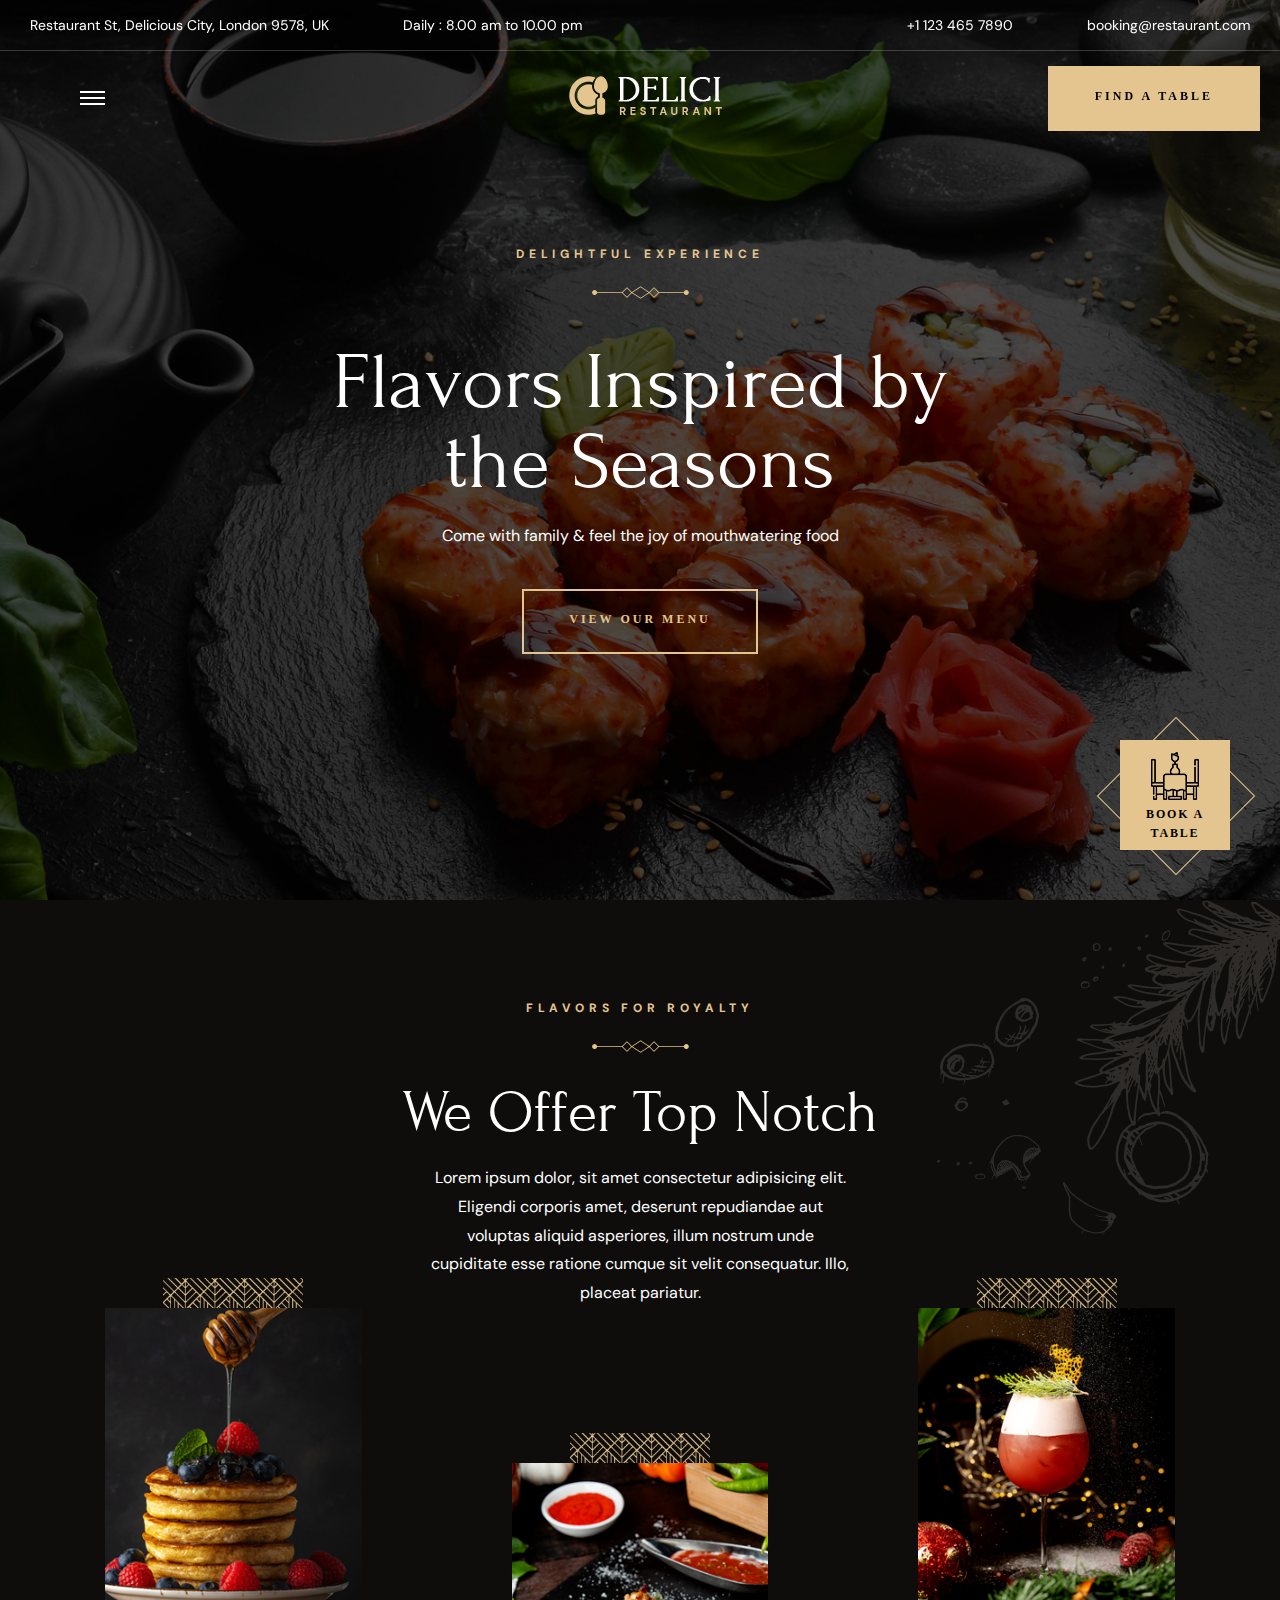
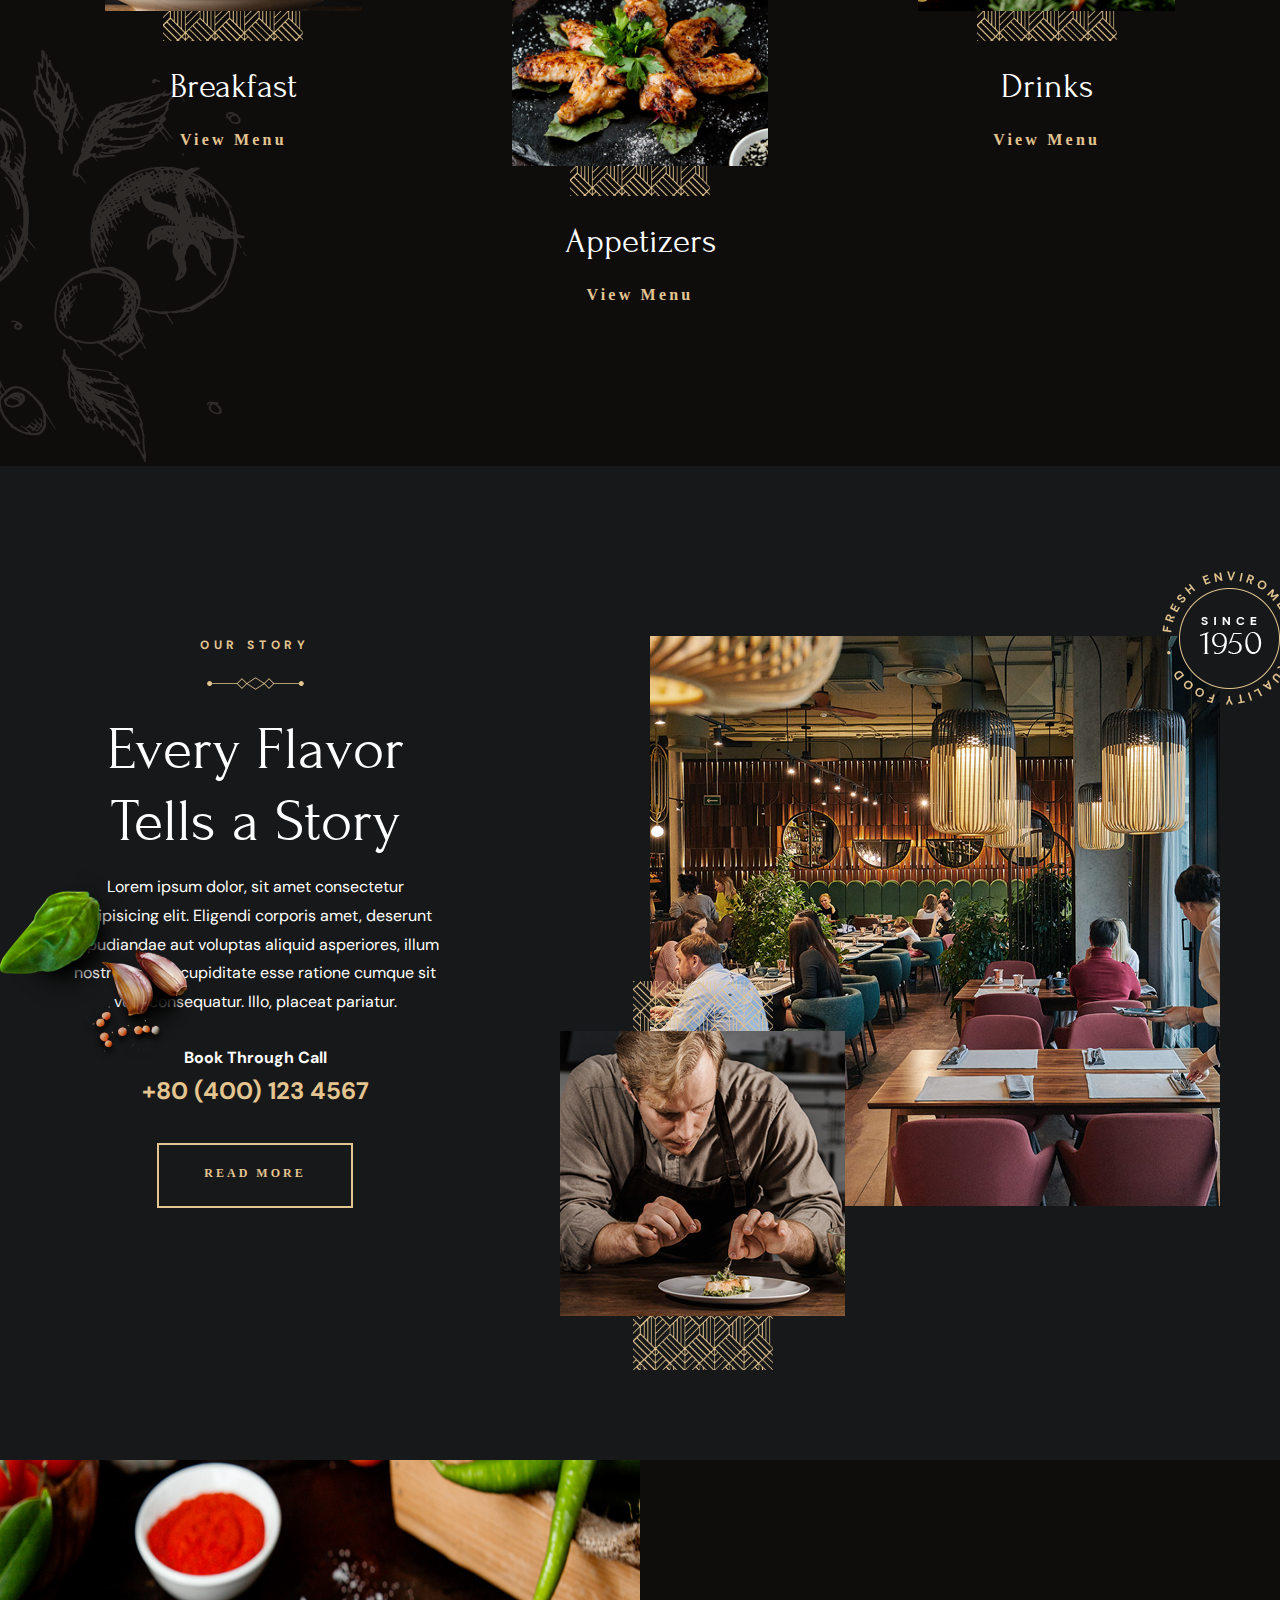
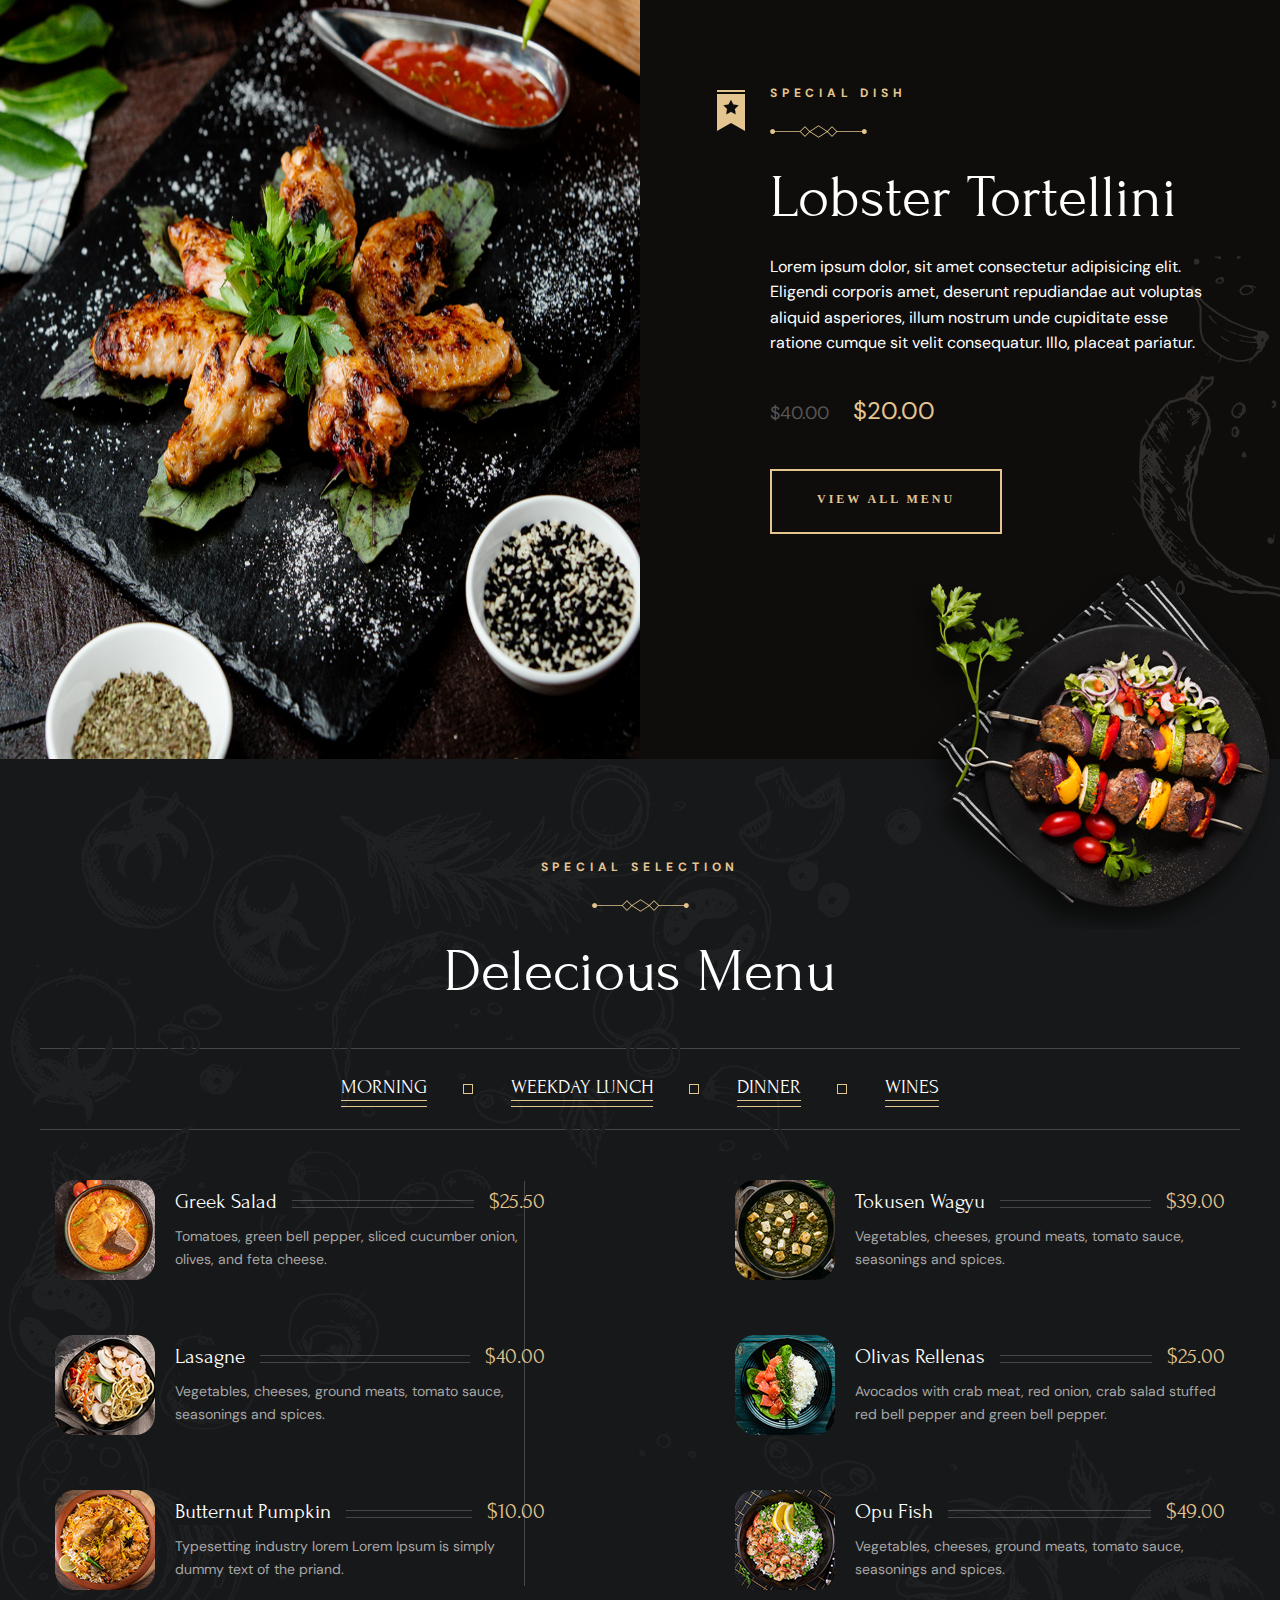
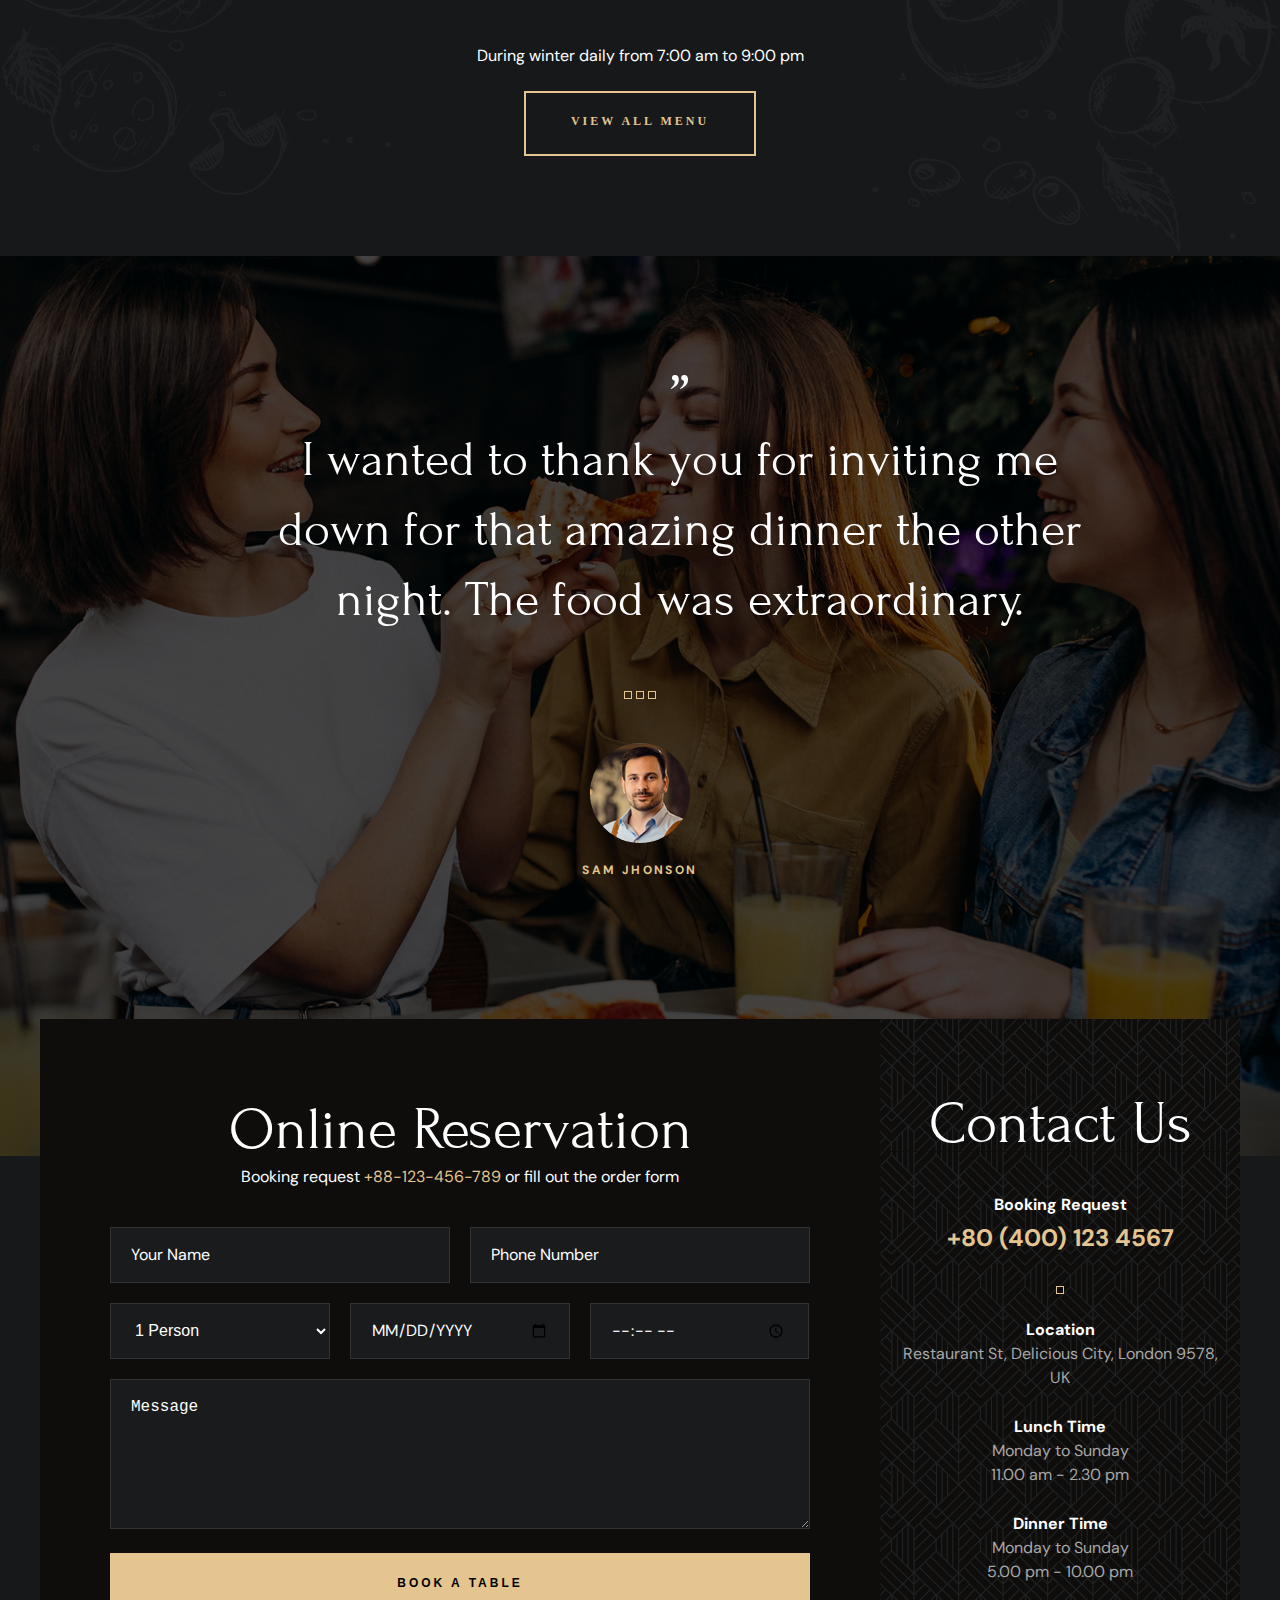
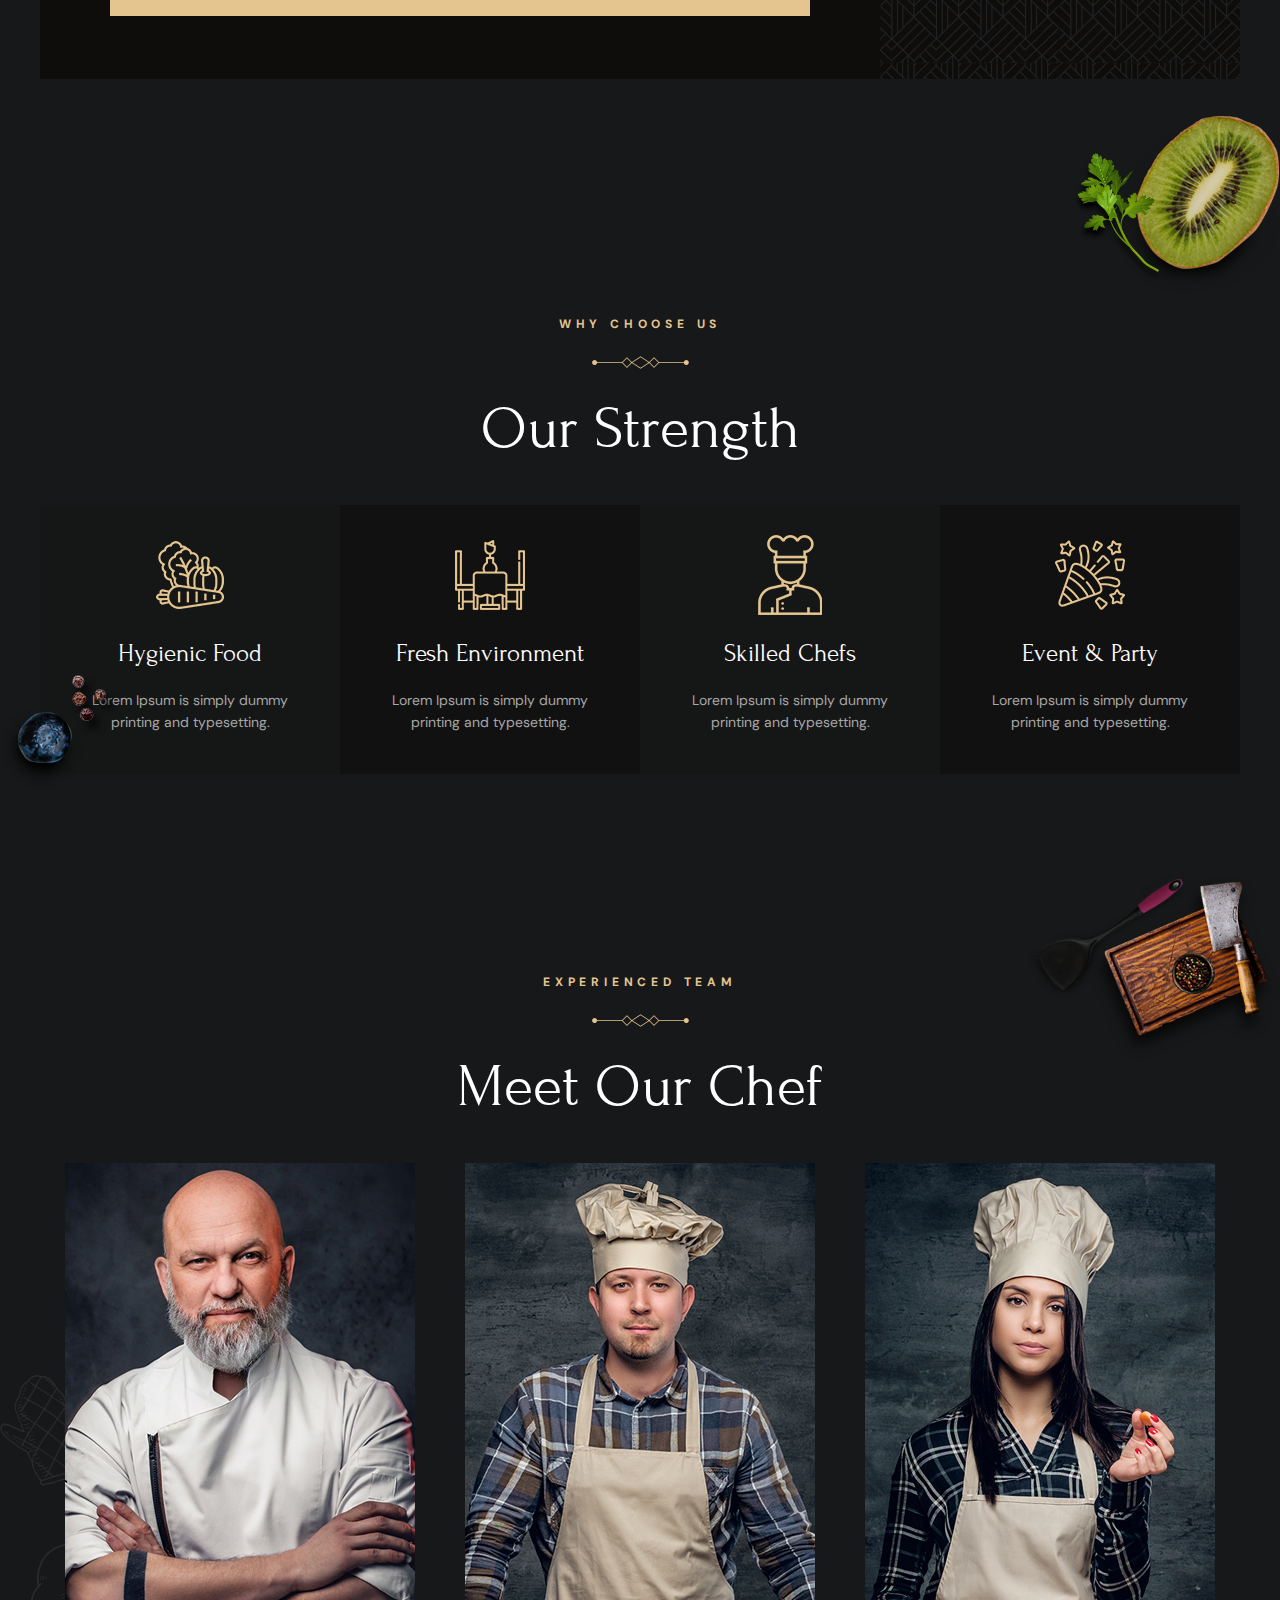
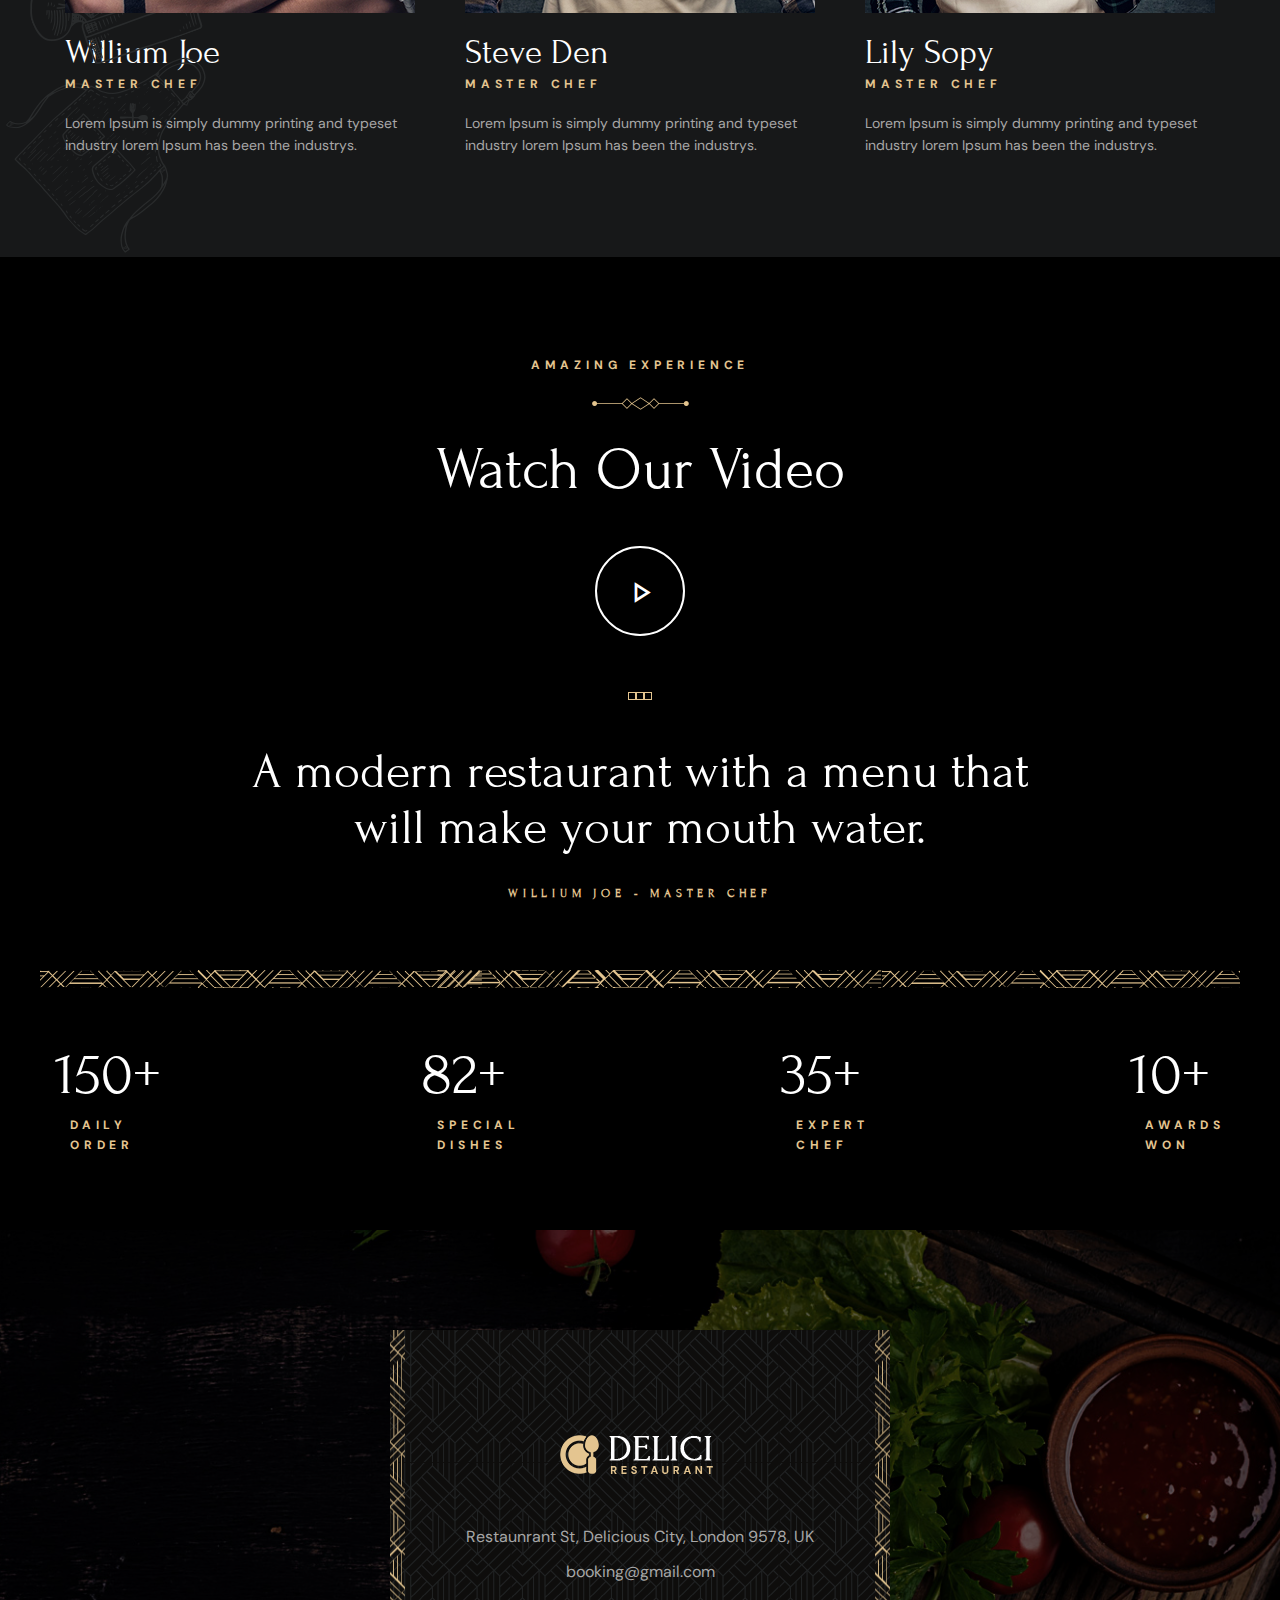
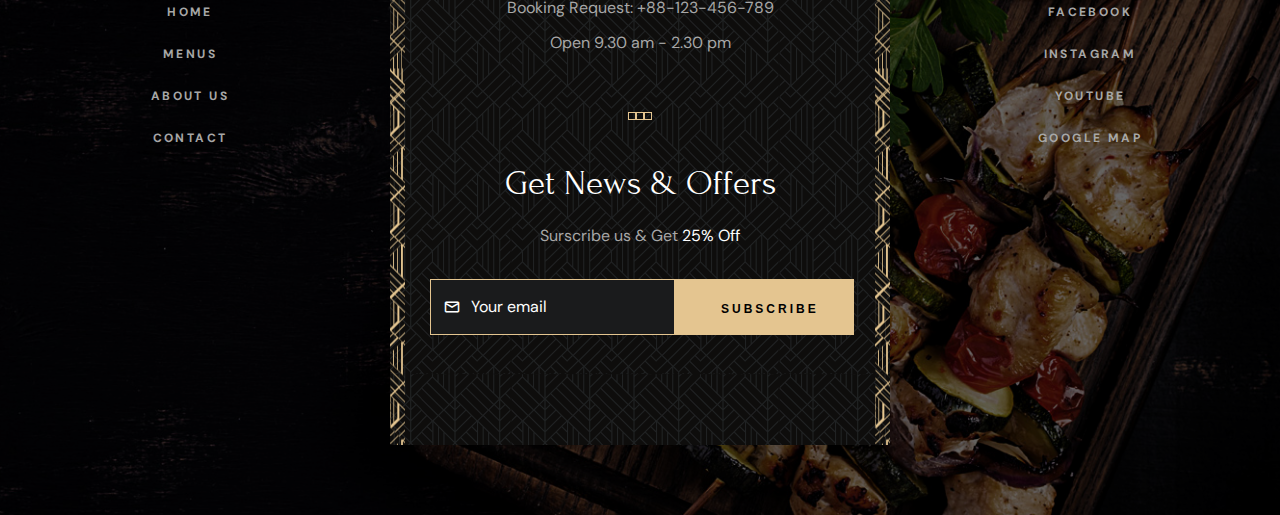
==== commit 37d72832: "updateaboutus" ====
--- a/index.html
+++ b/index.html
@@ -14,7 +14,7 @@
 </head>
 <body>
 <header class="header">
-    <div class="header_top">
+    <div class="header_top"> 
         <div class="left">
             <span class="icon_map">
             Restaurant St, Delicious City, London 9578, UK
@@ -46,13 +46,13 @@
                 </div>
                 <div class="logo_box">
                     <div class="logo">
-                    <a href="./home.html">
+                    <a href="./index.html">
                     <img src="../Assets/Picture/Logo-Restaurant.png" alt="DELICI Restaurant">
                     </a>
                     </div>
                 </div>
                 <div class="find_a_table">
-                    <a class="main_box" href="">
+                    <a class="main_box" href="./finatable.html">
                         <span class="button_wrap">
                             <span class="text_one">FIND A TABLE</span>
                             <span class="text_two">FIND A TABLE</span>
@@ -69,7 +69,7 @@
         </div>
         <div class="logo_box">
             <div class="logo">
-            <a href="./home.html">
+            <a href="./index.html">
             <img src="../Assets/Picture/Logo-Restaurant.png" alt="DELICI Restaurant">
             </a>
             </div>
@@ -77,16 +77,16 @@
         <div class="hidden_list">
             <ul>
                 <li>
-                    <a href="">HOME</a>
+                    <a href="./index.html">HOME</a>
                 </li>
                 <li>
                     <a href="">MENUS</a>
                 </li>
                 <li>
-                    <a href="">ABOUT US</a>
-                </li>
-                <li>
-                    <a href="">CONTACT</a>
+                    <a href="./Aboutus.html">ABOUT US</a>
+                </li>
+                <li>
+                    <a href="./finatable.html">CONTACT</a>
                 </li>
             </ul>
         </div>
@@ -144,7 +144,7 @@
             </div>
         </div>
         <div class="book_a_table">
-            <a class="theme_bookatable" href="">
+            <a class="theme_bookatable" href="./finatable.html">
                 <span>
                     <img src="./Assets/Picture/ImageDiv1/symbol2.png" alt="">
                 </span>
@@ -182,40 +182,40 @@
             <div class="menuDiv2">
                 <div class="menuDiv2-Breakfast">
                     <div class="image_div2_drink">
-                        <a class="image_div2" href="./home.html">
+                        <a class="image_div2" href="./index.html">
                             <img src="./Assets/Picture/imgDiv2/offer-image-1.c020474aea0ed9a09d2a.jpg" alt="Menu-Drinks">
                         </a>
                         <h3>
-                            <a href="./home.html">Breakfast</a>
+                            <a href="./index.html">Breakfast</a>
                         </h3>
                         <div class="viewmenu">
-                            <a  href="./home.html">View Menu</a>
+                            <a  href="./index.html">View Menu</a>
                         </div>
                     </div> 
                 </div>
                 <div class="menuDiv2-Appetizers">
                     <div class="image_div2_drink">
-                        <a class="image_div2" href="./home.html">
+                        <a class="image_div2" href="./index.html">
                             <img src="./Assets/Picture/imgDiv2/offer-image-2.d655d2ba6f4b2c6f7ac9.jpg" alt="Menu-Drinks">
                         </a>
                         <h3>
-                            <a href="./home.html">Appetizers</a>
+                            <a href="./index.html">Appetizers</a>
                         </h3>
                         <div class="viewmenu">
-                            <a  href="./home.html">View Menu</a>
+                            <a  href="./index.html">View Menu</a>
                         </div>
                     </div>
                 </div>
                 <div class="menuDiv2-Drinks">
                     <div class="image_div2_drink">
-                        <a class="image_div2" href="./home.html">
+                        <a class="image_div2" href="./index.html">
                             <img src="./Assets/Picture/imgDiv2/offer-image-3.2220579532c7ff25ef9c.jpg" alt="Menu-Drinks">
                         </a>
                         <h3>
-                            <a href="./home.html">Drinks</a>
+                            <a href="./index.html">Drinks</a>
                         </h3>
                         <div class="viewmenu">
-                            <a  href="./home.html">View Menu</a>
+                            <a  href="./index.html">View Menu</a>
                         </div>
                     </div>
                 </div>
@@ -249,7 +249,7 @@
                         <a  href="">+80 (400) 123 4567</a>
                     </div>
                     <div class="read_more">
-                        <a class="alter_box" href="">
+                        <a class="alter_box" href="./Aboutus.html">
                             <span class="button_wrap">
                                 <span class="text_one_alter">READ MORE</span>
                                 <span class="text_two_alter">READ MORE</span>
@@ -481,11 +481,11 @@
                     </div>
                 </div>
                 <div class="container7_left_bottom">
-                    <form>
+                    <form id="form">
                         <div class="container7_form">
                             <div class="form_1">
                             <div class="form_group7">
-                                <input type="text" placeholder="Your Name" id="text">
+                                <input type="text" placeholder="Your Name" id="name">
                             </div>
                             <div class="form_group7">
                                 <input type="text" placeholder="Phone Number" id="number">
@@ -494,7 +494,7 @@
                             <div class="form_2">
                             <div class="form_group7">
                                 <span class="person_icon"></span>
-                                <select class="person">
+                                <select id="person"class="person">
                                     <option>1 Person</option>
                                     <option>2 Person</option>
                                     <option>3 Person</option>
@@ -515,7 +515,7 @@
                                 <textarea placeholder="Message" cols="30" rows="10" style="height: 150px;" id="message"></textarea>
                             </div>
                             <div class="form_group7">
-                                <button type="submit" class="main_box" style="width: 100%;">
+                                <button type="submit" class="main_box" id="send" style="width: 100%;">
                                     <span class="button_wrap">
                                         <span class="text_one">BOOK A TABLE</span>
                                         <span class="text_two">BOOK A TABLE</span>
@@ -785,29 +785,30 @@
             </div>
         </div>  
     </div>
+    
 <footer class="footer">
     <div class="footer_image" style="background-image: url('./Assets/Picture/footerbackground.jpg');"></div>
     <div class="footer_inner">
         <div class="footer_left">
             <ul class="footer_link">
                 <li>
-                    <div class="viewmenu"><a class="viewmenu" href="">HOME</a></div>
+                    <div class="viewmenu"><a class="viewmenu" href="./index.html">HOME</a></div>
                 </li>
                 <li>
                     <div class="viewmenu"><a class="viewmenu" href="">MENUS</a></div>
                 </li>
                 <li>
-                    <div class="viewmenu"><a class="viewmenu" href="">ABOUT US</a></div>
-                </li>
-                <li>
-                    <div class="viewmenu"><a class="viewmenu" href="">CONTACT</a></div>
+                    <div class="viewmenu"><a class="viewmenu" href="./Aboutus.html">ABOUT US</a></div>
+                </li>
+                <li>
+                    <div class="viewmenu"><a class="viewmenu" href="./finatable.html">CONTACT</a></div>
                 </li>
             </ul>
         </div>
         <div class="footer_middle">
             <div class="footer_contain">
                 <div class="logo">
-                    <a href="./home.html">
+                    <a href="./index.html">
                     <img src="../Assets/Picture/Logo-Restaurant.png" alt="DELICI Restaurant">
                     </a>
                 </div>
@@ -828,13 +829,13 @@
                 </div>
                 <h3>Get News & Offers</h3>
                 <div class="text"> Surscribe us & Get <span>25% Off</span></div>
-                <form action="">
+                <form id="form2">
                     <div class="form_group7">
                         <span class="material-symbols-outlined">
                             mail
                         </span>
                         <input type="email" placeholder="Your email" id="email">
-                        <button type="submit" class="main_box">
+                        <button type="submit" id="send2" class="main_box">
                             <span class="button_wrap">
                                 <span class="text_one">SUBSCRIBE</span>
                                 <span class="text_two">SUBSCRIBE</span>
--- a/Assets/Css/Style.css
+++ b/Assets/Css/Style.css
@@ -38,6 +38,13 @@
   top: 0;
   width: 100%;
   z-index: 999;
+  transition: all 0.3s ease;
+}
+
+.header.sticky{
+  top: -51px;
+  background: #202020;
+  transition: all 0.3s ease;
 }
 .header_top{
   background: none;
@@ -191,7 +198,7 @@
   display: flex;
   justify-content: center;
   flex-direction: column;
-  padding: 40px 0;
+  padding: 20px 0;
   margin-left: 140px;
 }
 .logo_box .logo img{
@@ -2064,6 +2071,11 @@
 
 
 
+
+
+
+
+
 .footer{
   background: black;
   padding: 100px 0 70px;
